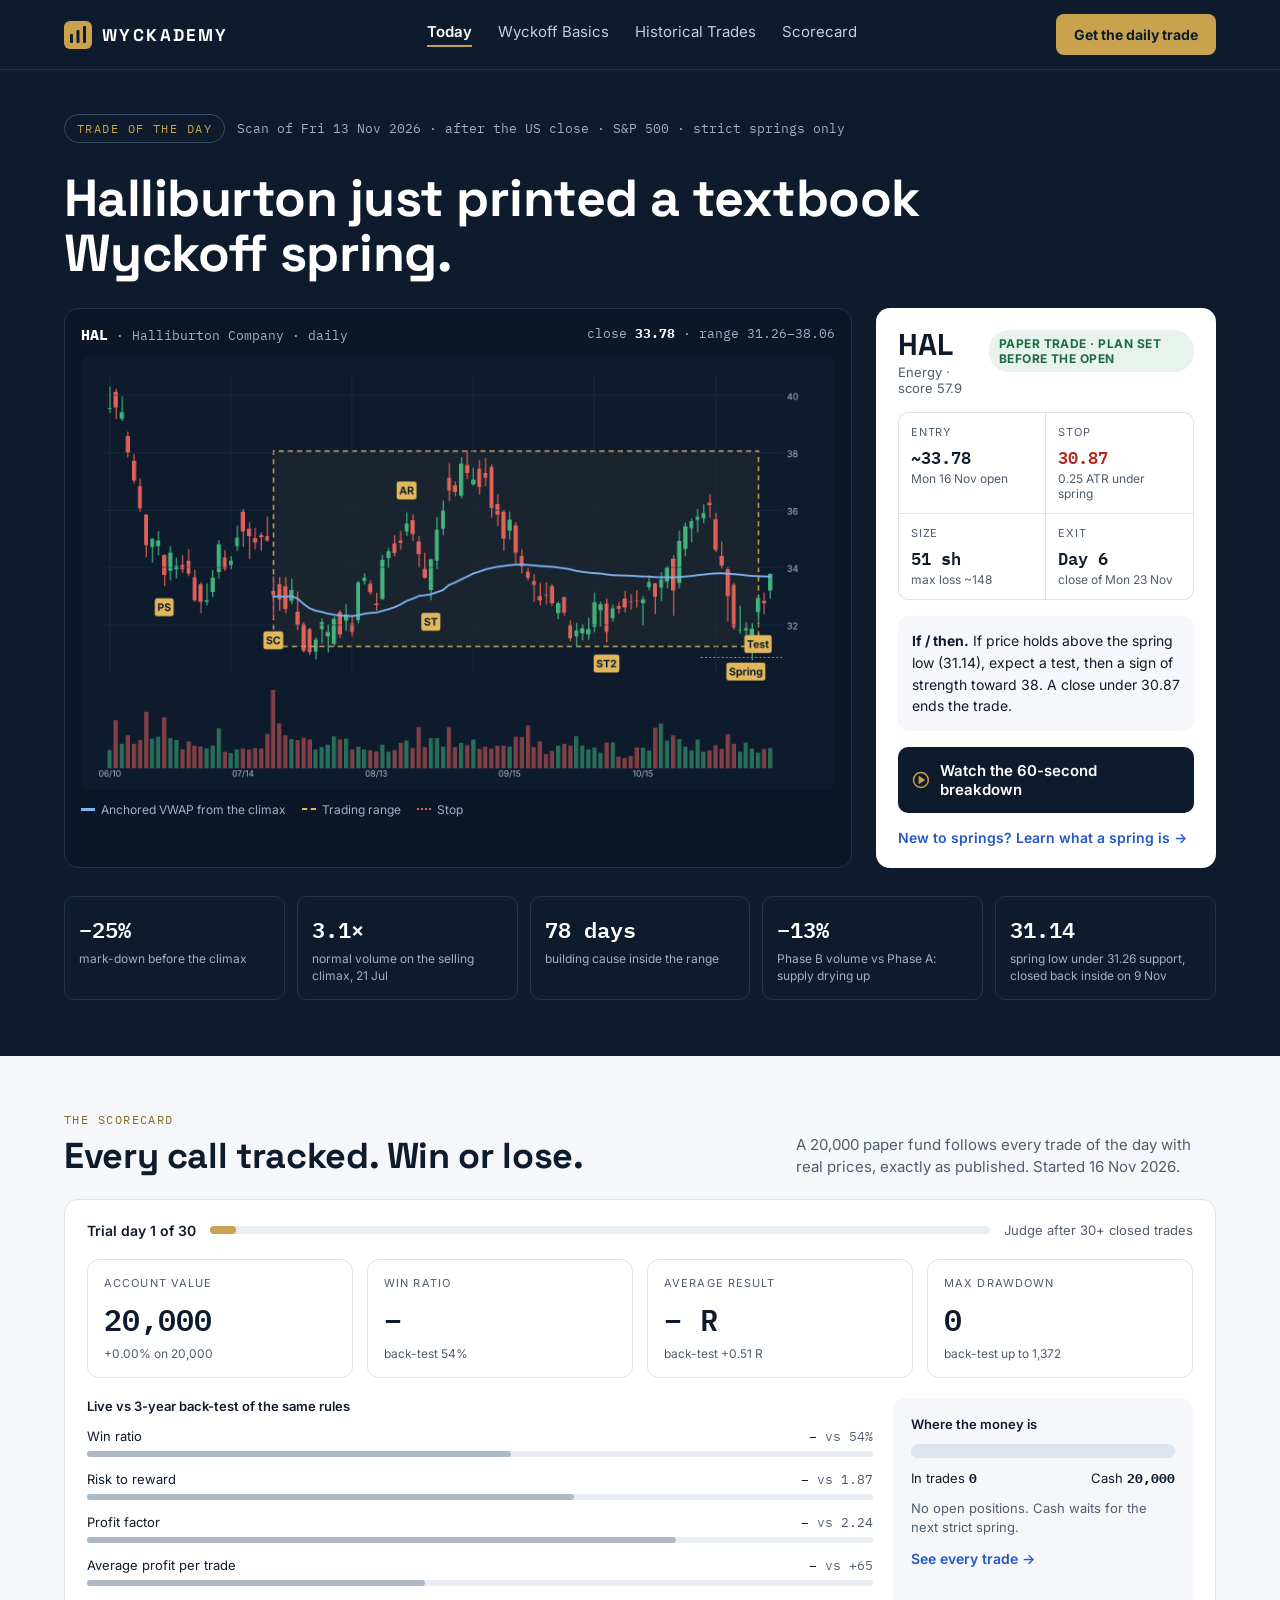
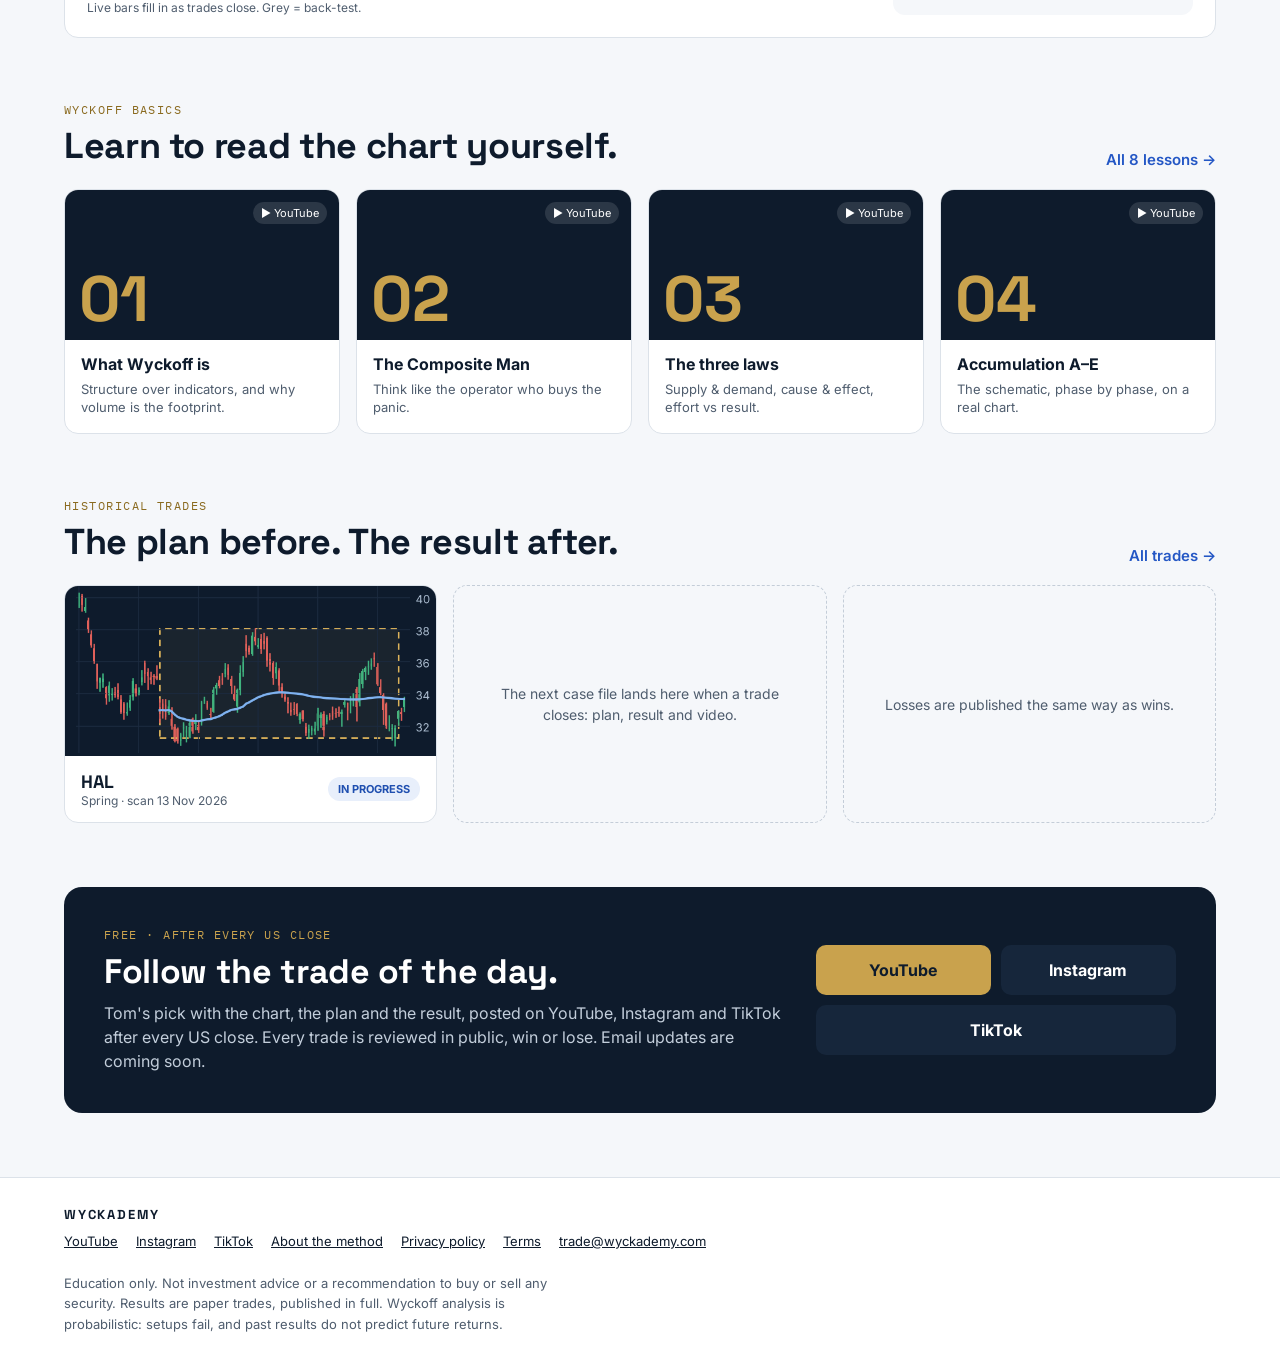
==== index.html @ d5400aa8 "HAL case file embeds the 3-minute breakdown; home links the 60-second Short Co-Authored-By: Claude O" ====
<!doctype html>
<html lang="en">
<head>
<meta charset="utf-8">
<meta name="viewport" content="width=device-width, initial-scale=1">
<title>Wyckademy: read smart money with the Wyckoff method</title>
<meta name="description" content="Wyckademy teaches the Wyckoff method on real US stocks: a daily scan, the chart, the plan written before the trade, and an honest scorecard. Education only, not investment advice.">
<meta property="og:title" content="Wyckademy: read smart money with the Wyckoff method">
<meta property="og:description" content="Wyckademy teaches the Wyckoff method on real US stocks: a daily scan, the chart, the plan written before the trade, and an honest scorecard. Education only, not investment advice.">
<meta property="og:image" content="https://wyckademy.com/assets/hal_thumb.png">
<link rel="icon" href="/assets/favicon.svg" type="image/svg+xml">
<link rel="preconnect" href="https://fonts.googleapis.com">
<link href="https://fonts.googleapis.com/css2?family=Space+Grotesk:wght@500;600;700&amp;family=Inter:wght@400;500;600;700&amp;family=IBM+Plex+Mono:wght@400;500;600&amp;display=swap" rel="stylesheet">
<style>
body{margin:0;font-family:Inter,Arial,sans-serif;color:#0E1B2C;background:#F5F7FA}
a{color:#0E1B2C}a:hover{color:#2457C5}
</style>
<style>*{box-sizing:border-box}img{max-width:100%}</style>
</head>
<body>
<div style="width: 100%; background: #F5F7FA">

<header style="background: #0E1B2C; border-bottom: 1px solid #1F3048">
<nav aria-label="Main" style="max-width: 1200px; margin: 0 auto; padding: 14px 24px; display: flex; flex-wrap: wrap; align-items: center; gap: 20px">
<a href="/" style="display: flex; align-items: center; gap: 10px; text-decoration: none; color: #FFFFFF">
<svg width="28" height="28" viewBox="0 0 28 28" aria-hidden="true"><rect width="28" height="28" rx="6" fill="#C9A24D"></rect><rect x="6" y="13" width="3" height="9" rx="1" fill="#0E1B2C"></rect><rect x="12.5" y="9" width="3" height="13" rx="1" fill="#0E1B2C"></rect><rect x="19" y="5" width="3" height="17" rx="1" fill="#0E1B2C"></rect></svg>
<span style="font-family: 'Space Grotesk', sans-serif; font-weight: 700; letter-spacing: .14em; font-size: 17px">WYCKADEMY</span>
</a>
<div style="display: flex; flex-wrap: wrap; gap: 26px; flex-grow: 1; justify-content: center; font-size: 15px">
<a href="/" style="text-decoration: none; color: #FFFFFF; font-weight: 600; border-bottom: 2px solid #C9A24D; padding-bottom: 4px">Today</a>
<a href="/basics/" style="text-decoration: none; color: #C3CEDB">Wyckoff Basics</a>
<a href="/trades/" style="text-decoration: none; color: #C3CEDB">Historical Trades</a>
<a href="#scorecard" style="text-decoration: none; color: #C3CEDB">Scorecard</a>
</div>
<a href="#signup" style="background: #C9A24D; color: #0E1B2C; text-decoration: none; padding: 12px 18px; border-radius: 8px; font-size: 14px; font-weight: 700">Get the daily trade</a>
</nav>
</header>

<section aria-labelledby="hero" style="background: #0E1B2C; color: #FFFFFF">
<div style="max-width: 1200px; margin: 0 auto; padding: 44px 24px 56px; display: flex; flex-direction: column; gap: 28px">
<div style="display: flex; flex-wrap: wrap; align-items: center; gap: 12px">
<span style="font-family: 'IBM Plex Mono', monospace; font-size: 12px; letter-spacing: .12em; color: #C9A24D; border: 1px solid #3A4E68; border-radius: 20px; padding: 6px 12px">TRADE OF THE DAY</span>
<span style="font-family: 'IBM Plex Mono', monospace; font-size: 13px; color: #9FB0C4">Scan of Fri 13 Nov 2026 · after the US close · S&amp;P 500 · strict springs only</span>
</div>
<h1 id="hero" style="margin: 0; font-family: 'Space Grotesk', sans-serif; font-size: 52px; line-height: 1.05; font-weight: 700; max-width: 900px; letter-spacing: -.01em">Halliburton just printed a textbook Wyckoff spring.</h1>
<div style="display: flex; flex-wrap: wrap; gap: 24px; align-items: stretch">
<figure style="flex: 999 1 600px; min-width: 0; margin: 0; background: #0B1726; border: 1px solid #22344C; border-radius: 14px; padding: 16px; display: flex; flex-direction: column; gap: 12px">
<div style="display: flex; flex-wrap: wrap; justify-content: space-between; gap: 8px; font-family: 'IBM Plex Mono', monospace; font-size: 13px">
<span><b style="color: #FFFFFF; font-size: 15px">HAL</b> <span style="color: #9FB0C4">· Halliburton Company · daily</span></span>
<span style="color: #9FB0C4">close <b style="color: #FFFFFF">33.78</b> · range 31.26–38.06</span>
</div>
<img src="/assets/hal_chart.png" alt="HAL daily chart: 25% mark-down, selling climax on 21 July, a 78-day trading range between 31.26 and 38.06, and a spring below support on 9 November" style="width: 100%; height: auto; border-radius: 8px; display: block">
<figcaption style="display: flex; flex-wrap: wrap; gap: 16px; font-size: 12px; color: #9FB0C4">
<span style="display: flex; align-items: center; gap: 6px"><span style="width: 14px; height: 3px; background: #7FB2F0; display: inline-block"></span>Anchored VWAP from the climax</span>
<span style="display: flex; align-items: center; gap: 6px"><span style="width: 14px; height: 0; border-top: 2px dashed #E2B85C; display: inline-block"></span>Trading range</span>
<span style="display: flex; align-items: center; gap: 6px"><span style="width: 14px; height: 0; border-top: 2px dotted #E0605A; display: inline-block"></span>Stop</span>
</figcaption>
</figure>

<aside aria-label="Trade plan" style="flex: 1 1 340px; background: #FFFFFF; color: #0E1B2C; border-radius: 14px; padding: 22px; display: flex; flex-direction: column; gap: 16px">
<div style="display: flex; justify-content: space-between; align-items: flex-start; gap: 12px">
<div>
<div style="font-family: 'Space Grotesk', sans-serif; font-size: 30px; font-weight: 700; line-height: 1">HAL</div>
<div style="font-size: 13px; color: #4F5D6E; margin-top: 4px">Energy · score 57.9</div>
</div>
<span style="background: #E7F3EC; color: #1E6B43; font-size: 12px; font-weight: 700; padding: 6px 10px; border-radius: 20px; letter-spacing: .04em">PAPER TRADE · PLAN SET BEFORE THE OPEN</span>
</div>
<div style="display: grid; grid-template-columns: repeat(2, minmax(0, 1fr)); gap: 1px; background: #DCE2E9; border: 1px solid #DCE2E9; border-radius: 10px; overflow: hidden">
<div style="background: #FFFFFF; padding: 12px"><div style="font-size: 11px; letter-spacing: .08em; color: #4F5D6E">ENTRY</div><div style="font-family: 'IBM Plex Mono', monospace; font-size: 17px; font-weight: 600; margin-top: 4px">~33.78</div><div style="font-size: 12px; color: #4F5D6E">Mon 16 Nov open</div></div>
<div style="background: #FFFFFF; padding: 12px"><div style="font-size: 11px; letter-spacing: .08em; color: #4F5D6E">STOP</div><div style="font-family: 'IBM Plex Mono', monospace; font-size: 17px; font-weight: 600; margin-top: 4px; color: #B3261E">30.87</div><div style="font-size: 12px; color: #4F5D6E">0.25 ATR under spring</div></div>
<div style="background: #FFFFFF; padding: 12px"><div style="font-size: 11px; letter-spacing: .08em; color: #4F5D6E">SIZE</div><div style="font-family: 'IBM Plex Mono', monospace; font-size: 17px; font-weight: 600; margin-top: 4px">51 sh</div><div style="font-size: 12px; color: #4F5D6E">max loss ~148</div></div>
<div style="background: #FFFFFF; padding: 12px"><div style="font-size: 11px; letter-spacing: .08em; color: #4F5D6E">EXIT</div><div style="font-family: 'IBM Plex Mono', monospace; font-size: 17px; font-weight: 600; margin-top: 4px">Day 6</div><div style="font-size: 12px; color: #4F5D6E">close of Mon 23 Nov</div></div>
</div>
<div style="font-size: 14px; line-height: 1.55; background: #F5F7FA; border-radius: 10px; padding: 14px"><b>If / then.</b> If price holds above the spring low (31.14), expect a test, then a sign of strength toward 38. A close under 30.87 ends the trade.</div>
<a href="https://www.youtube.com/shorts/VTYdCnVWCQE" rel="noopener" target="_blank" style="display: flex; align-items: center; justify-content: center; gap: 10px; background: #0E1B2C; color: #FFFFFF; text-decoration: none; padding: 14px; border-radius: 10px; font-weight: 600; font-size: 15px">
<svg width="18" height="18" viewBox="0 0 24 24" aria-hidden="true" fill="none" stroke="#C9A24D" stroke-width="2"><circle cx="12" cy="12" r="10"></circle><path d="M10 8l6 4-6 4z" fill="#C9A24D"></path></svg>Watch the 60-second breakdown</a>
<a href="/lesson/" style="font-size: 14px; font-weight: 600; color: #2457C5; text-decoration: none">New to springs? Learn what a spring is →</a>
</aside>
</div>

<div style="display: grid; grid-template-columns: repeat(5, minmax(0, 1fr)); gap: 12px">

<div style="border: 1px solid #22344C; border-radius: 10px; padding: 14px">
<div style="font-family: 'IBM Plex Mono', monospace; font-size: 22px; font-weight: 600; color: #FFFFFF">−25%</div>
<div style="font-size: 12px; color: #9FB0C4; margin-top: 4px; line-height: 1.4">mark-down before the climax</div>
</div>

<div style="border: 1px solid #22344C; border-radius: 10px; padding: 14px">
<div style="font-family: 'IBM Plex Mono', monospace; font-size: 22px; font-weight: 600; color: #FFFFFF">3.1×</div>
<div style="font-size: 12px; color: #9FB0C4; margin-top: 4px; line-height: 1.4">normal volume on the selling climax, 21 Jul</div>
</div>

<div style="border: 1px solid #22344C; border-radius: 10px; padding: 14px">
<div style="font-family: 'IBM Plex Mono', monospace; font-size: 22px; font-weight: 600; color: #FFFFFF">78 days</div>
<div style="font-size: 12px; color: #9FB0C4; margin-top: 4px; line-height: 1.4">building cause inside the range</div>
</div>

<div style="border: 1px solid #22344C; border-radius: 10px; padding: 14px">
<div style="font-family: 'IBM Plex Mono', monospace; font-size: 22px; font-weight: 600; color: #FFFFFF">−13%</div>
<div style="font-size: 12px; color: #9FB0C4; margin-top: 4px; line-height: 1.4">Phase B volume vs Phase A: supply drying up</div>
</div>

<div style="border: 1px solid #22344C; border-radius: 10px; padding: 14px">
<div style="font-family: 'IBM Plex Mono', monospace; font-size: 22px; font-weight: 600; color: #FFFFFF">31.14</div>
<div style="font-size: 12px; color: #9FB0C4; margin-top: 4px; line-height: 1.4">spring low under 31.26 support, closed back inside on 9 Nov</div>
</div>

</div>
</div>
</section>

<main style="max-width: 1200px; margin: 0 auto; padding: 56px 24px 0; display: flex; flex-direction: column; gap: 64px">

<section id="scorecard" aria-labelledby="sc" style="display: flex; flex-direction: column; gap: 20px">
<div style="display: flex; flex-wrap: wrap; justify-content: space-between; align-items: flex-end; gap: 16px">
<div>
<div style="font-family: 'IBM Plex Mono', monospace; font-size: 12px; letter-spacing: .12em; color: #8A6A1F">THE SCORECARD</div>
<h2 id="sc" style="margin: 6px 0 0; font-family: 'Space Grotesk', sans-serif; font-size: 36px; letter-spacing: -.01em">Every call tracked. Win or lose.</h2>
</div>
<p style="margin: 0; max-width: 420px; color: #4F5D6E; font-size: 15px; line-height: 1.5">A 20,000 paper fund follows every trade of the day with real prices, exactly as published. Started 16 Nov 2026.</p>
</div>
<div style="background: #FFFFFF; border: 1px solid #DCE2E9; border-radius: 14px; padding: 22px; display: flex; flex-direction: column; gap: 20px">
<div style="display: flex; flex-wrap: wrap; align-items: center; gap: 14px">
<span style="font-size: 14px; font-weight: 600">Trial day 1 of 30</span>
<div style="flex: 1 1 300px; height: 8px; background: #E8EDF3; border-radius: 4px"><div style="width: 3.3%; height: 8px; background: #C9A24D; border-radius: 4px"></div></div>
<span style="font-size: 13px; color: #4F5D6E">Judge after 30+ closed trades</span>
</div>
<div style="display: grid; grid-template-columns: repeat(4, minmax(0, 1fr)); gap: 14px">

<div style="border: 1px solid #DCE2E9; border-radius: 12px; padding: 16px">
<div style="font-size: 11px; letter-spacing: .1em; color: #4F5D6E">ACCOUNT VALUE</div>
<div style="font-family: 'IBM Plex Mono', monospace; font-size: 30px; font-weight: 600; margin-top: 6px">20,000</div>
<div style="font-size: 12px; color: #4F5D6E; margin-top: 4px">+0.00% on 20,000</div>
</div>

<div style="border: 1px solid #DCE2E9; border-radius: 12px; padding: 16px">
<div style="font-size: 11px; letter-spacing: .1em; color: #4F5D6E">WIN RATIO</div>
<div style="font-family: 'IBM Plex Mono', monospace; font-size: 30px; font-weight: 600; margin-top: 6px">–</div>
<div style="font-size: 12px; color: #4F5D6E; margin-top: 4px">back-test 54%</div>
</div>

<div style="border: 1px solid #DCE2E9; border-radius: 12px; padding: 16px">
<div style="font-size: 11px; letter-spacing: .1em; color: #4F5D6E">AVERAGE RESULT</div>
<div style="font-family: 'IBM Plex Mono', monospace; font-size: 30px; font-weight: 600; margin-top: 6px">– R</div>
<div style="font-size: 12px; color: #4F5D6E; margin-top: 4px">back-test +0.51 R</div>
</div>

<div style="border: 1px solid #DCE2E9; border-radius: 12px; padding: 16px">
<div style="font-size: 11px; letter-spacing: .1em; color: #4F5D6E">MAX DRAWDOWN</div>
<div style="font-family: 'IBM Plex Mono', monospace; font-size: 30px; font-weight: 600; margin-top: 6px">0</div>
<div style="font-size: 12px; color: #4F5D6E; margin-top: 4px">back-test up to 1,372</div>
</div>

</div>
<div style="display: flex; flex-wrap: wrap; gap: 20px">
<div style="flex: 999 1 520px; min-width: 0; display: flex; flex-direction: column; gap: 14px">
<div style="font-size: 13px; font-weight: 600">Live vs 3-year back-test of the same rules</div>

<div style="display: flex; flex-direction: column; gap: 6px">
<div style="display: flex; justify-content: space-between; font-size: 13px"><span>Win ratio</span><span style="font-family: 'IBM Plex Mono', monospace"><b>–</b> <span style="color: #4F5D6E">vs 54%</span></span></div>
<div style="height: 6px; background: #E8EDF3; border-radius: 3px"><div style="width: 54%; height: 6px; background: #AEB9C6; border-radius: 3px"></div></div>
</div>

<div style="display: flex; flex-direction: column; gap: 6px">
<div style="display: flex; justify-content: space-between; font-size: 13px"><span>Risk to reward</span><span style="font-family: 'IBM Plex Mono', monospace"><b>–</b> <span style="color: #4F5D6E">vs 1.87</span></span></div>
<div style="height: 6px; background: #E8EDF3; border-radius: 3px"><div style="width: 62%; height: 6px; background: #AEB9C6; border-radius: 3px"></div></div>
</div>

<div style="display: flex; flex-direction: column; gap: 6px">
<div style="display: flex; justify-content: space-between; font-size: 13px"><span>Profit factor</span><span style="font-family: 'IBM Plex Mono', monospace"><b>–</b> <span style="color: #4F5D6E">vs 2.24</span></span></div>
<div style="height: 6px; background: #E8EDF3; border-radius: 3px"><div style="width: 75%; height: 6px; background: #AEB9C6; border-radius: 3px"></div></div>
</div>

<div style="display: flex; flex-direction: column; gap: 6px">
<div style="display: flex; justify-content: space-between; font-size: 13px"><span>Average profit per trade</span><span style="font-family: 'IBM Plex Mono', monospace"><b>–</b> <span style="color: #4F5D6E">vs +65</span></span></div>
<div style="height: 6px; background: #E8EDF3; border-radius: 3px"><div style="width: 43%; height: 6px; background: #AEB9C6; border-radius: 3px"></div></div>
</div>

<div style="font-size: 12px; color: #4F5D6E">Live bars fill in as trades close. Grey = back-test.</div>
</div>
<div style="flex: 1 1 300px; background: #F5F7FA; border-radius: 12px; padding: 18px; display: flex; flex-direction: column; gap: 12px">
<div style="font-size: 13px; font-weight: 600">Where the money is</div>
<div style="height: 14px; background: #DCE5EF; border-radius: 7px"></div>
<div style="display: flex; justify-content: space-between; font-size: 13px"><span>In trades <b style="font-family: 'IBM Plex Mono', monospace">0</b></span><span>Cash <b style="font-family: 'IBM Plex Mono', monospace">20,000</b></span></div>
<div style="font-size: 13px; color: #4F5D6E; line-height: 1.5">No open positions. Cash waits for the next strict spring.</div>
<a href="/trades/" style="font-size: 14px; font-weight: 600; color: #2457C5; text-decoration: none">See every trade →</a>
</div>
</div>
</div>
</section>

<section aria-labelledby="learn" style="display: flex; flex-direction: column; gap: 20px">
<div style="display: flex; flex-wrap: wrap; justify-content: space-between; align-items: flex-end; gap: 16px">
<div>
<div style="font-family: 'IBM Plex Mono', monospace; font-size: 12px; letter-spacing: .12em; color: #8A6A1F">WYCKOFF BASICS</div>
<h2 id="learn" style="margin: 6px 0 0; font-family: 'Space Grotesk', sans-serif; font-size: 36px; letter-spacing: -.01em">Learn to read the chart yourself.</h2>
</div>
<a href="/basics/" style="font-size: 15px; font-weight: 600; color: #2457C5; text-decoration: none">All 8 lessons →</a>
</div>
<div style="display: grid; grid-template-columns: repeat(4, minmax(0, 1fr)); gap: 16px">

<a href="/lesson/" style="text-decoration: none; color: #0E1B2C; background: #FFFFFF; border: 1px solid #DCE2E9; border-radius: 14px; overflow: hidden; display: flex; flex-direction: column">
<div style="height: 150px; background: #0E1B2C; position: relative; display: flex; align-items: flex-end; padding: 14px; box-sizing: border-box">
<span style="font-family: 'Space Grotesk', sans-serif; font-size: 64px; font-weight: 700; color: #C9A24D; line-height: .8">01</span>
<span style="position: absolute; top: 12px; right: 12px; background: rgba(255,255,255,.12); color: #FFFFFF; font-size: 11px; padding: 4px 8px; border-radius: 12px">▶ YouTube</span>
</div>
<div style="padding: 14px 16px 16px; display: flex; flex-direction: column; gap: 6px">
<b style="font-size: 16px">What Wyckoff is</b>
<span style="font-size: 13px; color: #4F5D6E; line-height: 1.45">Structure over indicators, and why volume is the footprint.</span>
</div>
</a>

<a href="/lesson/" style="text-decoration: none; color: #0E1B2C; background: #FFFFFF; border: 1px solid #DCE2E9; border-radius: 14px; overflow: hidden; display: flex; flex-direction: column">
<div style="height: 150px; background: #0E1B2C; position: relative; display: flex; align-items: flex-end; padding: 14px; box-sizing: border-box">
<span style="font-family: 'Space Grotesk', sans-serif; font-size: 64px; font-weight: 700; color: #C9A24D; line-height: .8">02</span>
<span style="position: absolute; top: 12px; right: 12px; background: rgba(255,255,255,.12); color: #FFFFFF; font-size: 11px; padding: 4px 8px; border-radius: 12px">▶ YouTube</span>
</div>
<div style="padding: 14px 16px 16px; display: flex; flex-direction: column; gap: 6px">
<b style="font-size: 16px">The Composite Man</b>
<span style="font-size: 13px; color: #4F5D6E; line-height: 1.45">Think like the operator who buys the panic.</span>
</div>
</a>

<a href="/lesson/" style="text-decoration: none; color: #0E1B2C; background: #FFFFFF; border: 1px solid #DCE2E9; border-radius: 14px; overflow: hidden; display: flex; flex-direction: column">
<div style="height: 150px; background: #0E1B2C; position: relative; display: flex; align-items: flex-end; padding: 14px; box-sizing: border-box">
<span style="font-family: 'Space Grotesk', sans-serif; font-size: 64px; font-weight: 700; color: #C9A24D; line-height: .8">03</span>
<span style="position: absolute; top: 12px; right: 12px; background: rgba(255,255,255,.12); color: #FFFFFF; font-size: 11px; padding: 4px 8px; border-radius: 12px">▶ YouTube</span>
</div>
<div style="padding: 14px 16px 16px; display: flex; flex-direction: column; gap: 6px">
<b style="font-size: 16px">The three laws</b>
<span style="font-size: 13px; color: #4F5D6E; line-height: 1.45">Supply &amp; demand, cause &amp; effect, effort vs result.</span>
</div>
</a>

<a href="/lesson/" style="text-decoration: none; color: #0E1B2C; background: #FFFFFF; border: 1px solid #DCE2E9; border-radius: 14px; overflow: hidden; display: flex; flex-direction: column">
<div style="height: 150px; background: #0E1B2C; position: relative; display: flex; align-items: flex-end; padding: 14px; box-sizing: border-box">
<span style="font-family: 'Space Grotesk', sans-serif; font-size: 64px; font-weight: 700; color: #C9A24D; line-height: .8">04</span>
<span style="position: absolute; top: 12px; right: 12px; background: rgba(255,255,255,.12); color: #FFFFFF; font-size: 11px; padding: 4px 8px; border-radius: 12px">▶ YouTube</span>
</div>
<div style="padding: 14px 16px 16px; display: flex; flex-direction: column; gap: 6px">
<b style="font-size: 16px">Accumulation A–E</b>
<span style="font-size: 13px; color: #4F5D6E; line-height: 1.45">The schematic, phase by phase, on a real chart.</span>
</div>
</a>

</div>
</section>

<section aria-labelledby="recent" style="display: flex; flex-direction: column; gap: 20px">
<div style="display: flex; flex-wrap: wrap; justify-content: space-between; align-items: flex-end; gap: 16px">
<div>
<div style="font-family: 'IBM Plex Mono', monospace; font-size: 12px; letter-spacing: .12em; color: #8A6A1F">HISTORICAL TRADES</div>
<h2 id="recent" style="margin: 6px 0 0; font-family: 'Space Grotesk', sans-serif; font-size: 36px; letter-spacing: -.01em">The plan before. The result after.</h2>
</div>
<a href="/trades/" style="font-size: 15px; font-weight: 600; color: #2457C5; text-decoration: none">All trades →</a>
</div>
<div style="display: grid; grid-template-columns: repeat(3, minmax(0, 1fr)); gap: 16px">
<a href="/trades/hal-2026-11-13/" style="text-decoration: none; color: #0E1B2C; background: #FFFFFF; border: 1px solid #DCE2E9; border-radius: 14px; overflow: hidden">
<img src="/assets/hal_thumb.png" alt="HAL chart thumbnail" style="width: 100%; height: 170px; object-fit: cover; display: block">
<div style="padding: 14px 16px; display: flex; justify-content: space-between; align-items: center">
<div><b style="font-family: 'Space Grotesk', sans-serif; font-size: 18px">HAL</b><div style="font-size: 12px; color: #4F5D6E">Spring · scan 13 Nov 2026</div></div>
<span style="background: #E8EFFB; color: #1F4FB0; font-size: 11px; font-weight: 700; padding: 5px 10px; border-radius: 14px">IN PROGRESS</span>
</div>
</a>
<div style="border: 1.5px dashed #C4CDD8; border-radius: 14px; display: flex; align-items: center; justify-content: center; padding: 24px; text-align: center; color: #4F5D6E; font-size: 14px; line-height: 1.5; min-height: 230px">The next case file lands here when a trade closes: plan, result and video.</div>
<div style="border: 1.5px dashed #C4CDD8; border-radius: 14px; display: flex; align-items: center; justify-content: center; padding: 24px; text-align: center; color: #4F5D6E; font-size: 14px; line-height: 1.5; min-height: 230px">Losses are published the same way as wins.</div>
</div>
</section>

<section id="signup" aria-labelledby="su" style="background: #0E1B2C; color: #FFFFFF; border-radius: 18px; padding: 40px; display: flex; flex-wrap: wrap; gap: 28px; align-items: center">
<div style="flex: 999 1 440px">
<div style="font-family: 'IBM Plex Mono', monospace; font-size: 12px; letter-spacing: .12em; color: #C9A24D">FREE · AFTER EVERY US CLOSE</div>
<h2 id="su" style="margin: 8px 0 8px; font-family: 'Space Grotesk', sans-serif; font-size: 34px; letter-spacing: -.01em">Follow the trade of the day.</h2>
<p style="margin: 0; color: #C3CEDB; font-size: 16px; line-height: 1.5">Tom's pick with the chart, the plan and the result, posted on YouTube, Instagram and TikTok after every US close. Every trade is reviewed in public, win or lose. Email updates are coming soon.</p>
</div>
<div style="flex: 1 1 360px; display: flex; flex-wrap: wrap; gap: 10px"><a href="https://www.youtube.com/channel/UC4YRM41OV3Z-UfDPH4TxxvA" rel="noopener" target="_blank" style="flex: 1 1 150px; text-align: center; background: #C9A24D; color: #0E1B2C; border-radius: 10px; padding: 15px 18px; font-weight: 700; font-size: 16px; text-decoration: none">YouTube</a><a href="https://www.instagram.com/wyckademyhq/" rel="noopener" target="_blank" style="flex: 1 1 150px; text-align: center; background: #16263B; color: #FFFFFF; border-radius: 10px; padding: 15px 18px; font-weight: 700; font-size: 16px; text-decoration: none">Instagram</a><a href="https://www.tiktok.com/@wyckademyhq" rel="noopener" target="_blank" style="flex: 1 1 150px; text-align: center; background: #16263B; color: #FFFFFF; border-radius: 10px; padding: 15px 18px; font-weight: 700; font-size: 16px; text-decoration: none">TikTok</a></div>
</section>
</main>

<footer style="margin-top: 64px; background: #FFFFFF; border-top: 1px solid #DCE2E9">
<div style="max-width: 1200px; margin: 0 auto; padding: 28px 24px; display: flex; flex-wrap: wrap; gap: 24px; justify-content: space-between; align-items: flex-start; font-size: 13px; color: #4F5D6E">
<div style="display: flex; flex-direction: column; gap: 10px">
<span style="font-family: 'Space Grotesk', sans-serif; font-weight: 700; letter-spacing: .14em; color: #0E1B2C">WYCKADEMY</span>
<div style="display: flex; flex-wrap: wrap; gap: 18px"><a href="https://www.youtube.com/channel/UC4YRM41OV3Z-UfDPH4TxxvA" rel="noopener" target="_blank">YouTube</a><a href="https://www.instagram.com/wyckademyhq/" rel="noopener" target="_blank">Instagram</a><a href="https://www.tiktok.com/@wyckademyhq" rel="noopener" target="_blank">TikTok</a><a href="/basics/">About the method</a><a href="/privacy/">Privacy policy</a><a href="/terms/">Terms</a><a href="mailto:trade@wyckademy.com">trade@wyckademy.com</a></div>
</div>
<p style="margin: 0; max-width: 520px; line-height: 1.55">Education only. Not investment advice or a recommendation to buy or sell any security. Results are paper trades, published in full. Wyckoff analysis is probabilistic: setups fail, and past results do not predict future returns.</p>
</div>
</footer>
</div>
</body>
</html>
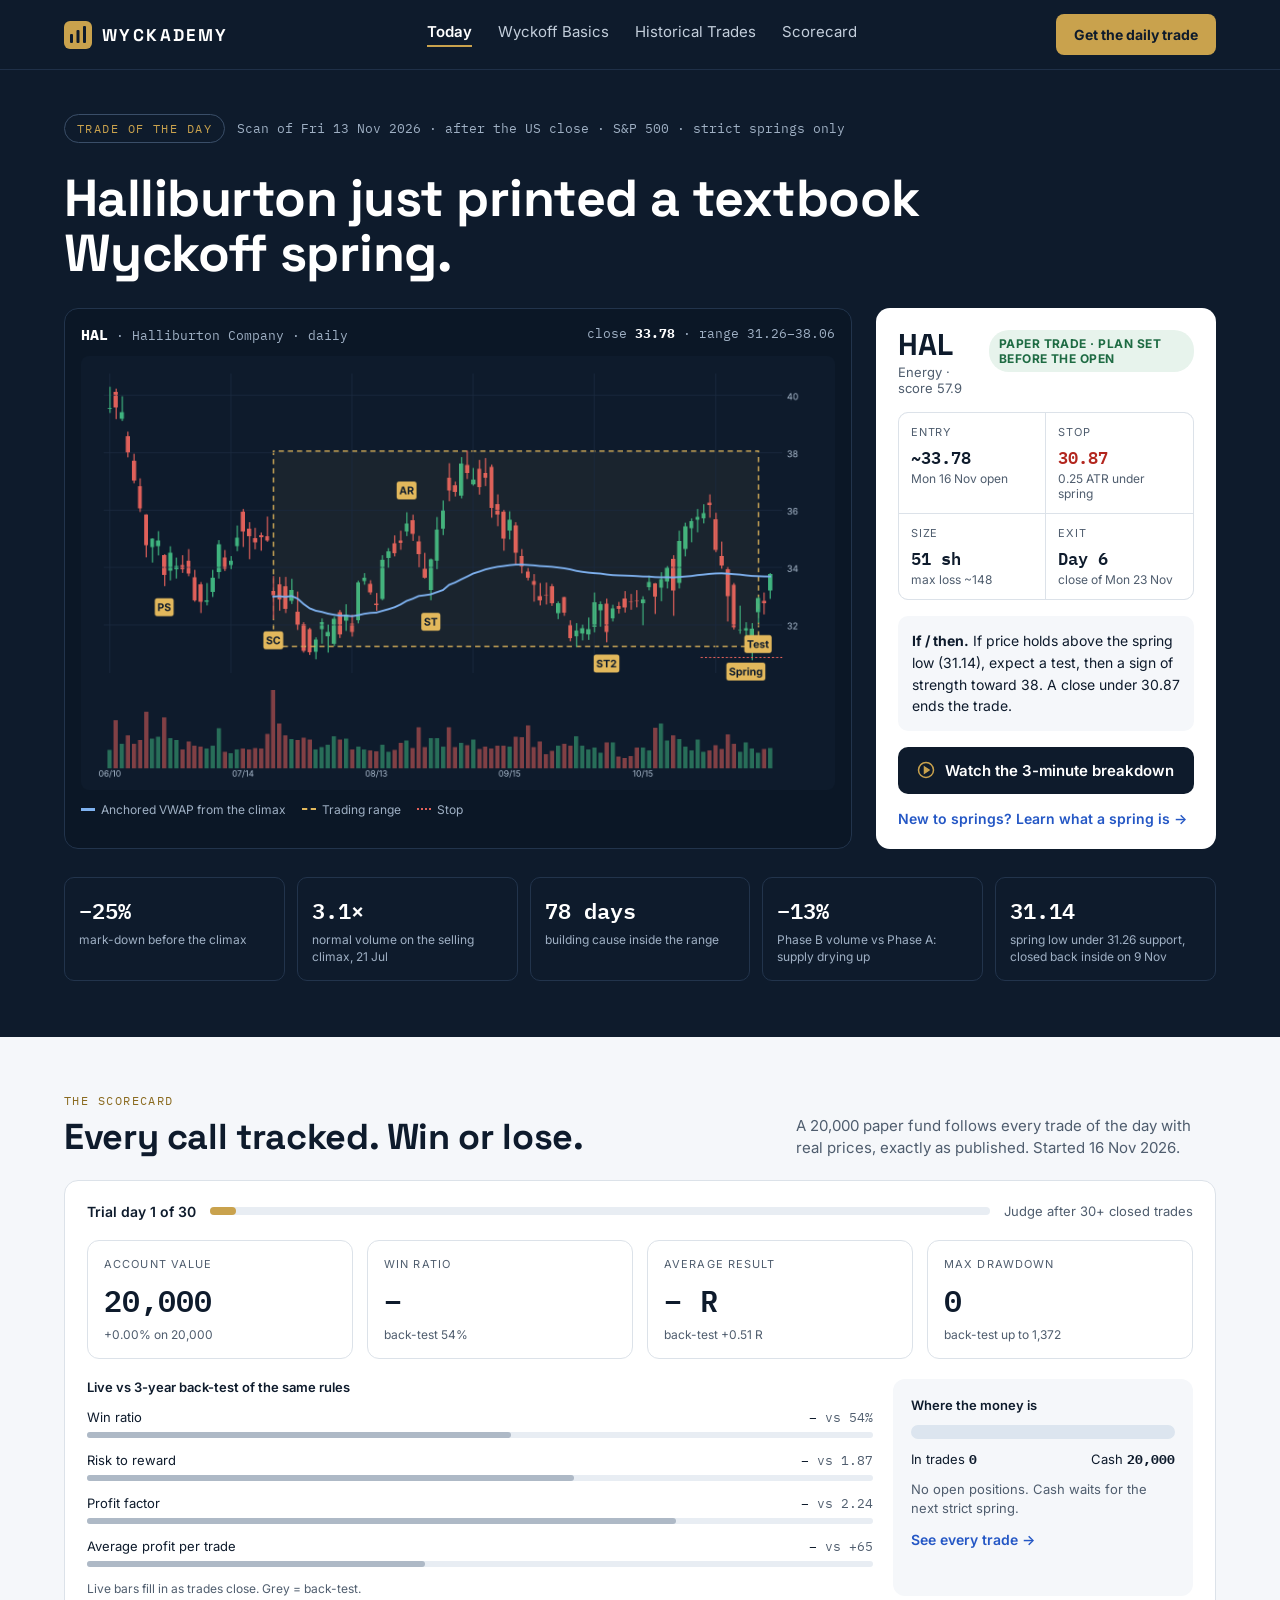
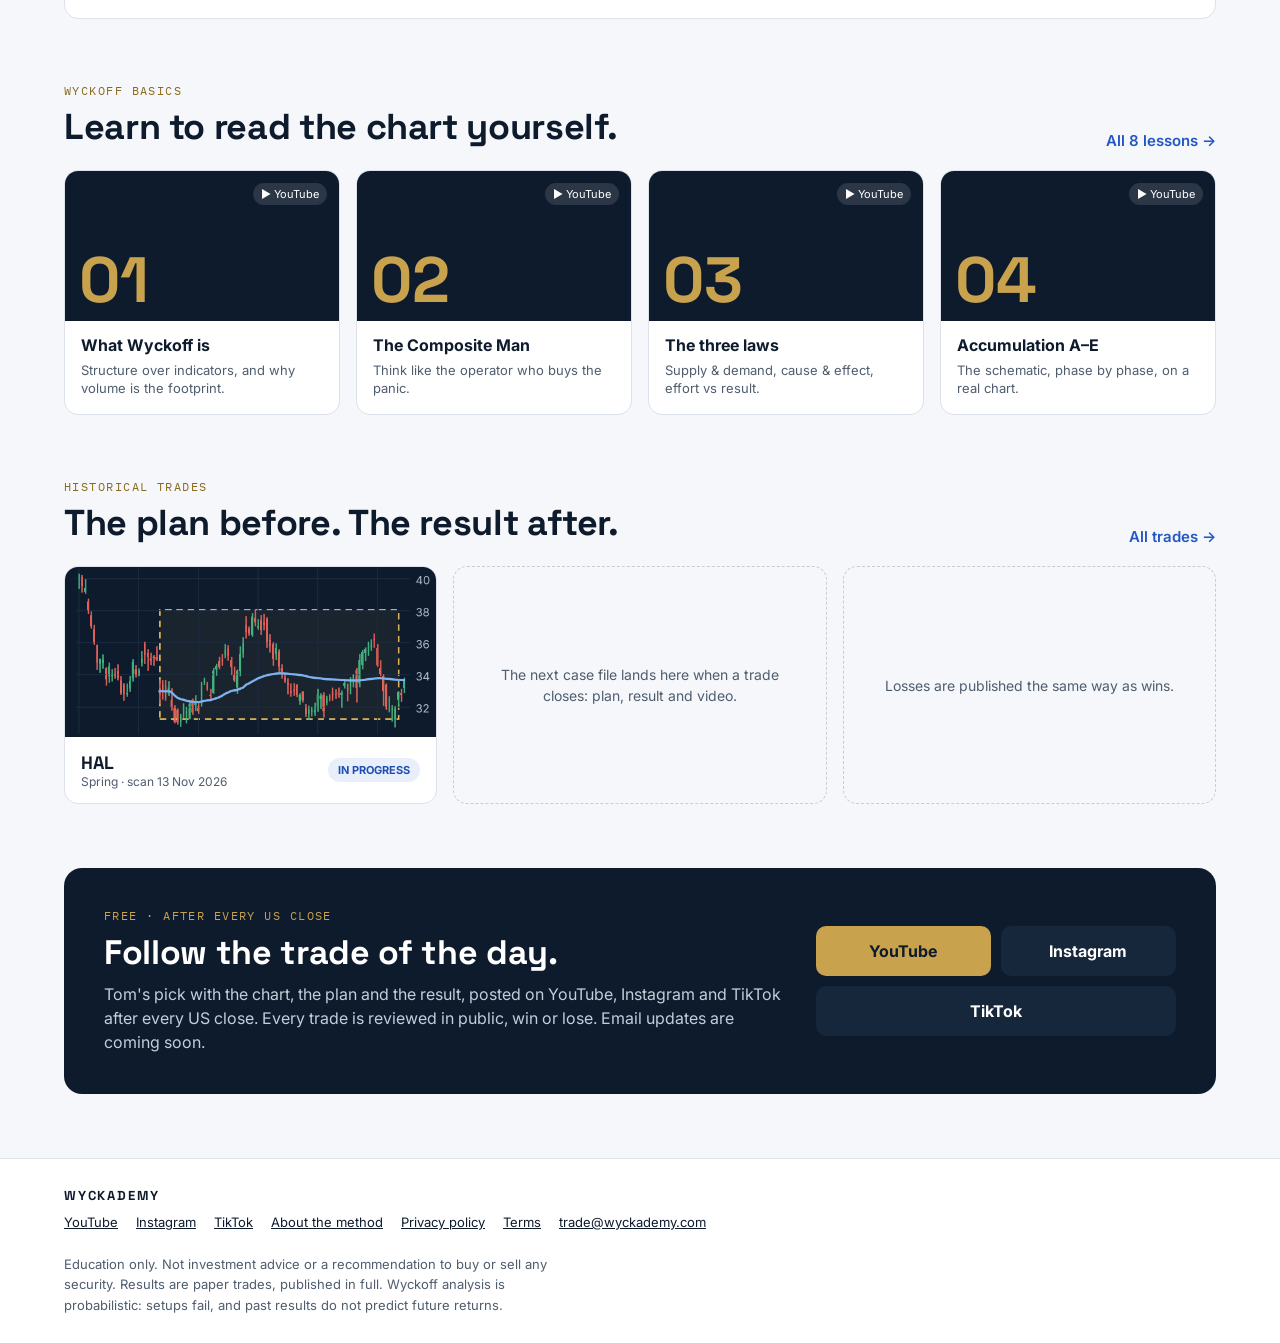
==== commit 093d620d: "Webby: landing page button now opens the 3-minute HAL breakdown on YouTube Co-Authored-By: Claude Op" ====
--- a/index.html
+++ b/index.html
@@ -72,8 +72,8 @@
 <div style="background: #FFFFFF; padding: 12px"><div style="font-size: 11px; letter-spacing: .08em; color: #4F5D6E">EXIT</div><div style="font-family: 'IBM Plex Mono', monospace; font-size: 17px; font-weight: 600; margin-top: 4px">Day 6</div><div style="font-size: 12px; color: #4F5D6E">close of Mon 23 Nov</div></div>
 </div>
 <div style="font-size: 14px; line-height: 1.55; background: #F5F7FA; border-radius: 10px; padding: 14px"><b>If / then.</b> If price holds above the spring low (31.14), expect a test, then a sign of strength toward 38. A close under 30.87 ends the trade.</div>
-<a href="https://www.youtube.com/shorts/VTYdCnVWCQE" rel="noopener" target="_blank" style="display: flex; align-items: center; justify-content: center; gap: 10px; background: #0E1B2C; color: #FFFFFF; text-decoration: none; padding: 14px; border-radius: 10px; font-weight: 600; font-size: 15px">
-<svg width="18" height="18" viewBox="0 0 24 24" aria-hidden="true" fill="none" stroke="#C9A24D" stroke-width="2"><circle cx="12" cy="12" r="10"></circle><path d="M10 8l6 4-6 4z" fill="#C9A24D"></path></svg>Watch the 60-second breakdown</a>
+<a href="https://www.youtube.com/watch?v=samb0uFVgYo" rel="noopener" target="_blank" style="display: flex; align-items: center; justify-content: center; gap: 10px; background: #0E1B2C; color: #FFFFFF; text-decoration: none; padding: 14px; border-radius: 10px; font-weight: 600; font-size: 15px">
+<svg width="18" height="18" viewBox="0 0 24 24" aria-hidden="true" fill="none" stroke="#C9A24D" stroke-width="2"><circle cx="12" cy="12" r="10"></circle><path d="M10 8l6 4-6 4z" fill="#C9A24D"></path></svg>Watch the 3-minute breakdown</a>
 <a href="/lesson/" style="font-size: 14px; font-weight: 600; color: #2457C5; text-decoration: none">New to springs? Learn what a spring is →</a>
 </aside>
 </div>
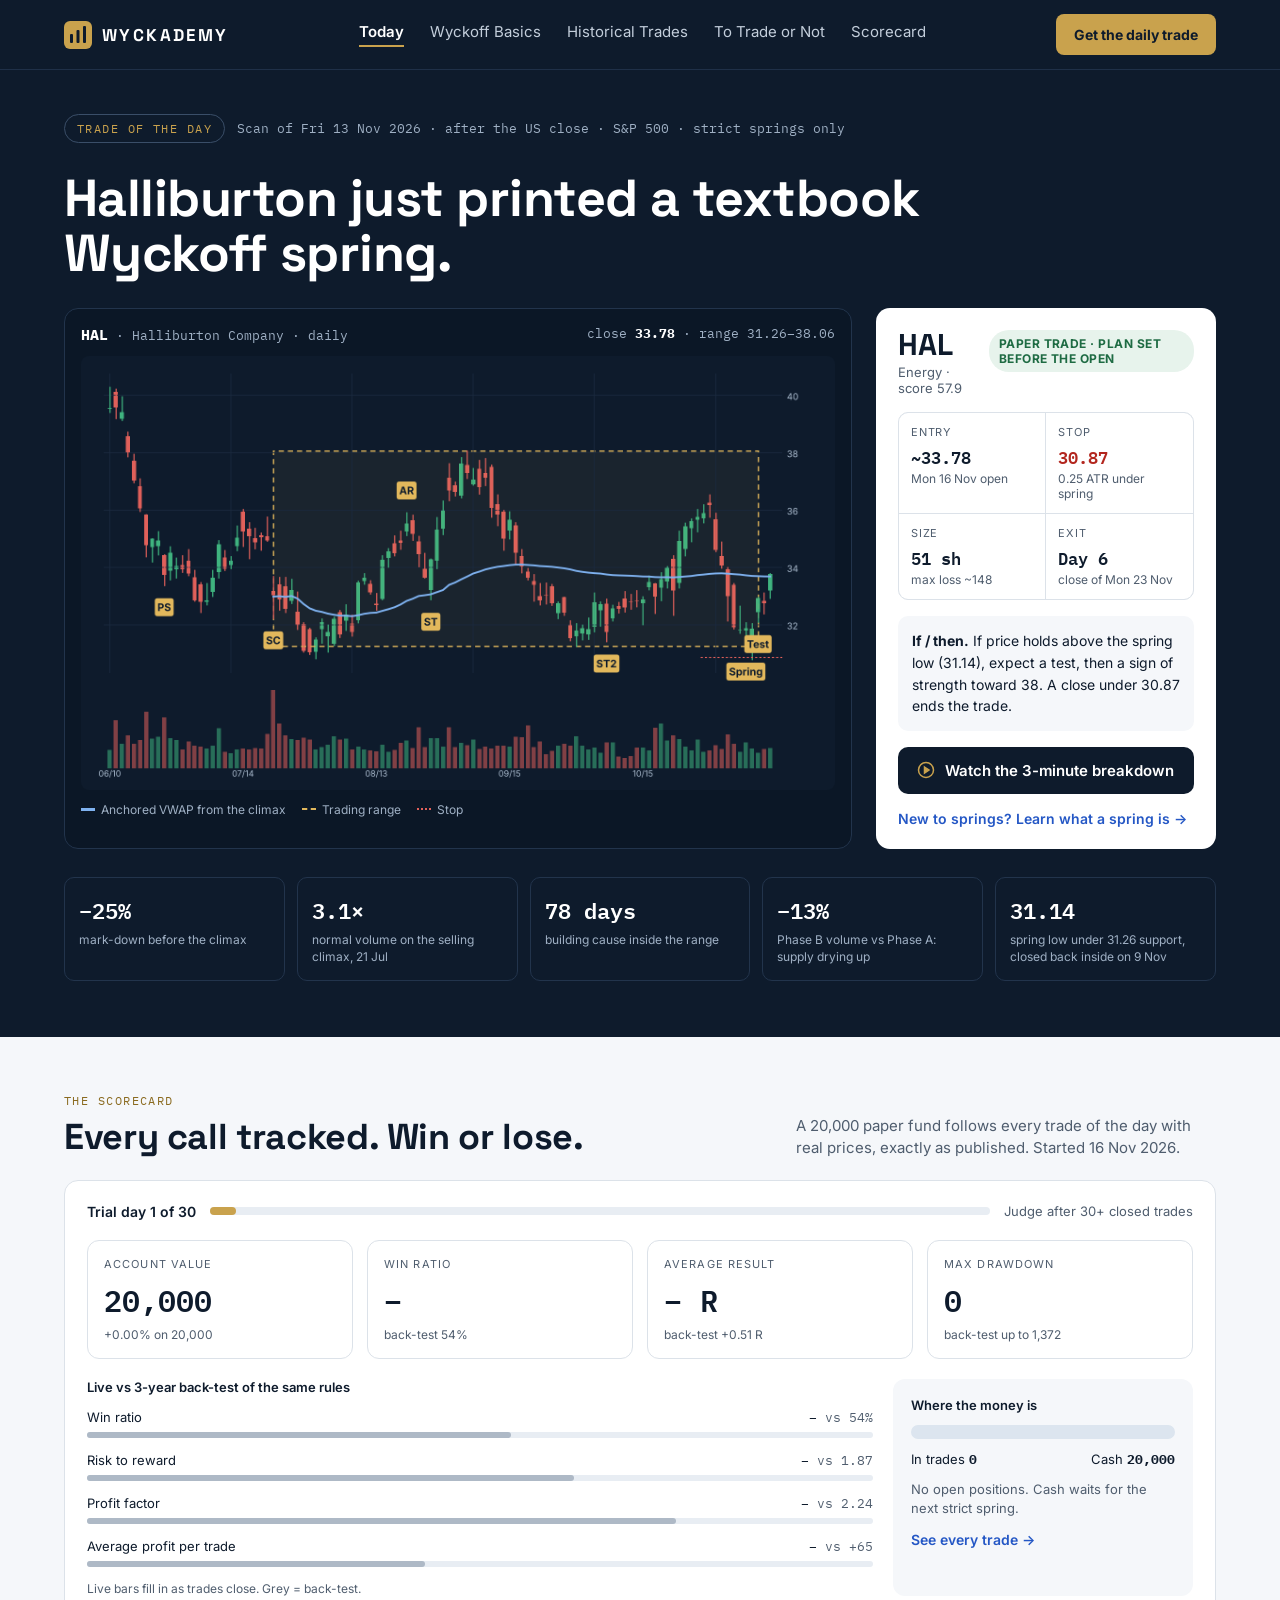
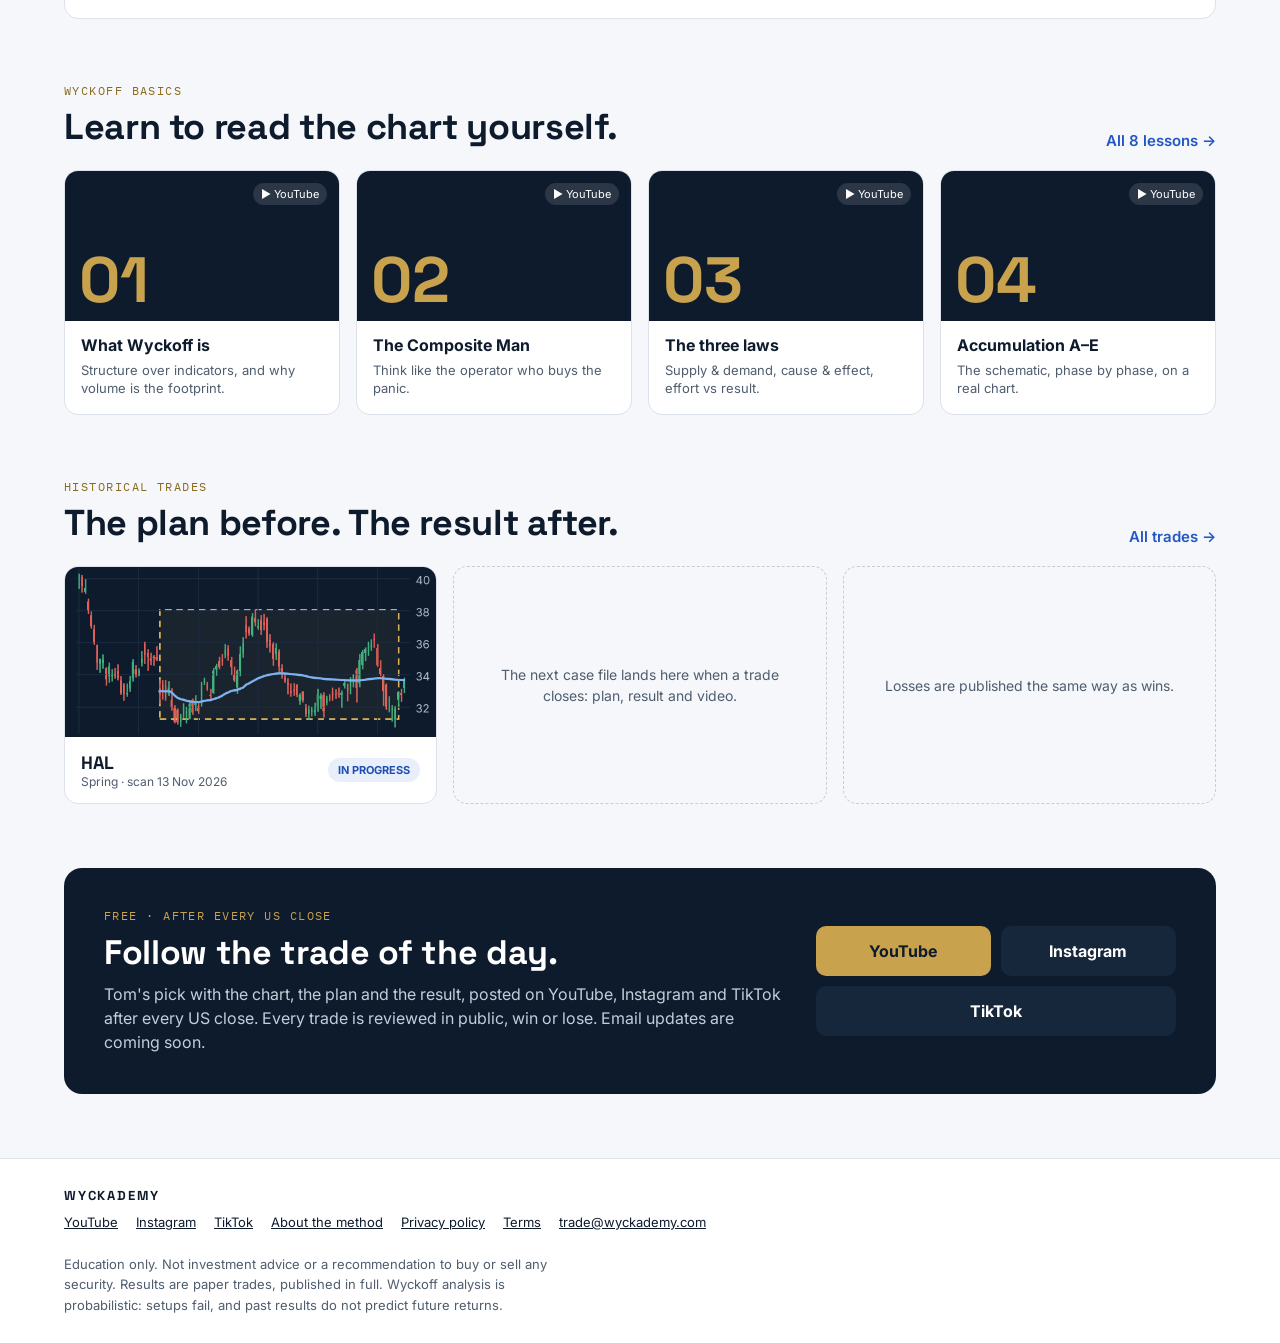
==== commit 7e19564f: "Webby: publish site" ====
--- a/index.html
+++ b/index.html
@@ -30,6 +30,7 @@
 <a href="/" style="text-decoration: none; color: #FFFFFF; font-weight: 600; border-bottom: 2px solid #C9A24D; padding-bottom: 4px">Today</a>
 <a href="/basics/" style="text-decoration: none; color: #C3CEDB">Wyckoff Basics</a>
 <a href="/trades/" style="text-decoration: none; color: #C3CEDB">Historical Trades</a>
+<a href="/trade-or-not/" style="text-decoration: none; color: #C3CEDB">To Trade or Not</a>
 <a href="#scorecard" style="text-decoration: none; color: #C3CEDB">Scorecard</a>
 </div>
 <a href="#signup" style="background: #C9A24D; color: #0E1B2C; text-decoration: none; padding: 12px 18px; border-radius: 8px; font-size: 14px; font-weight: 700">Get the daily trade</a>
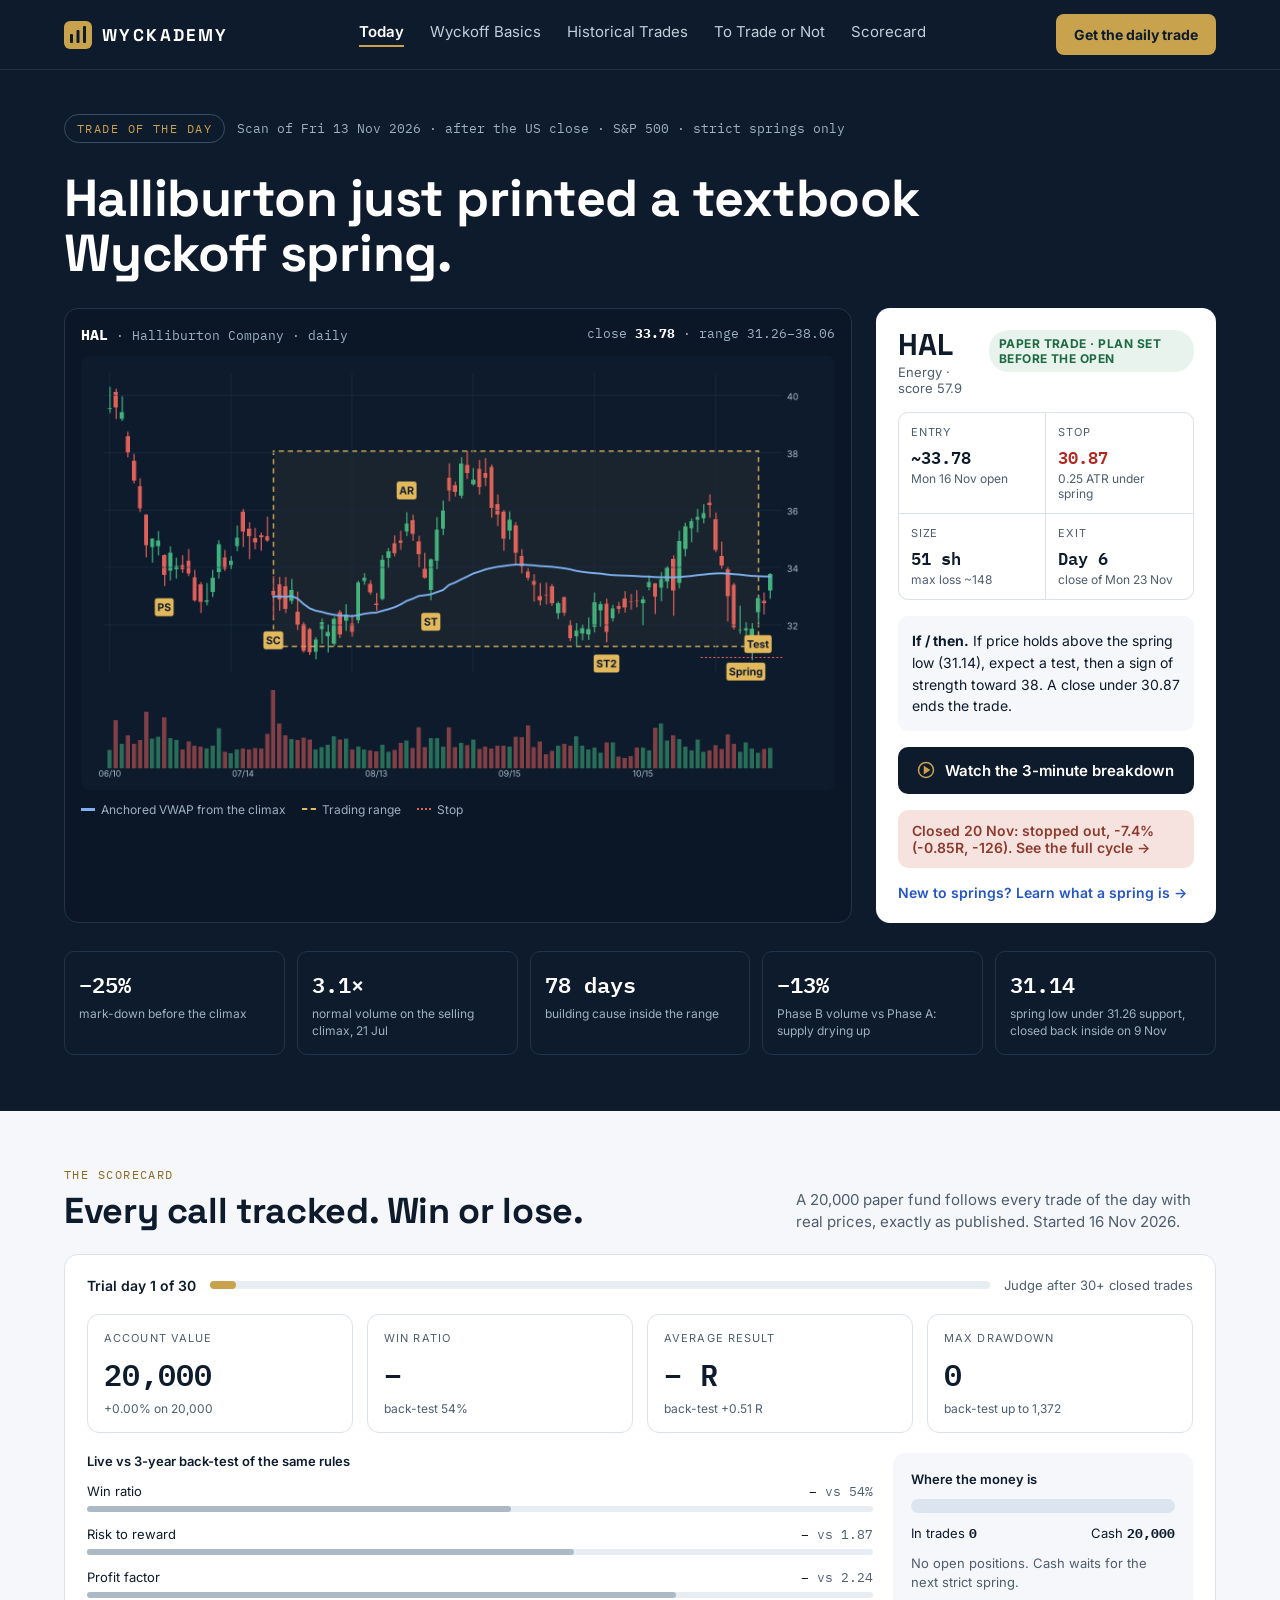
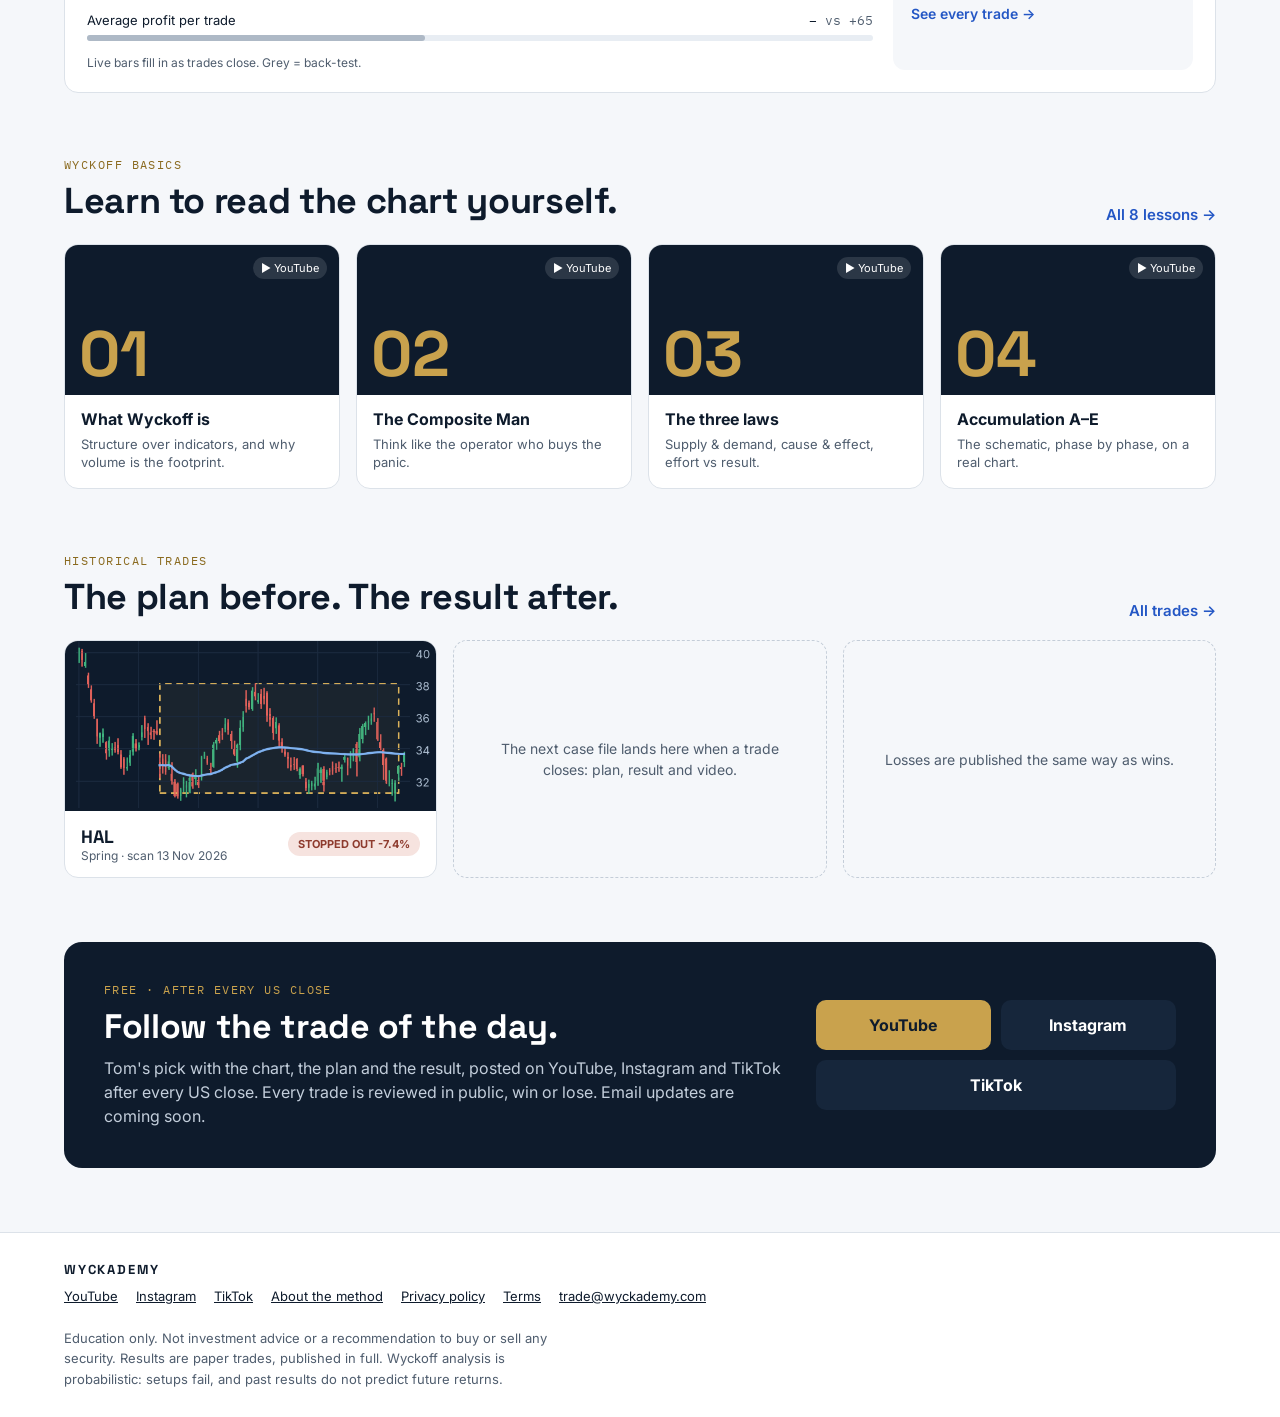
==== commit 32734391: "Webby: publish site" ====
--- a/index.html
+++ b/index.html
@@ -16,6 +16,7 @@
 a{color:#0E1B2C}a:hover{color:#2457C5}
 </style>
 <style>*{box-sizing:border-box}img{max-width:100%}</style>
+<link rel="stylesheet" href="/assets/mobile.css">
 </head>
 <body>
 <div style="width: 100%; background: #F5F7FA">
@@ -75,6 +76,7 @@
 <div style="font-size: 14px; line-height: 1.55; background: #F5F7FA; border-radius: 10px; padding: 14px"><b>If / then.</b> If price holds above the spring low (31.14), expect a test, then a sign of strength toward 38. A close under 30.87 ends the trade.</div>
 <a href="https://www.youtube.com/watch?v=samb0uFVgYo" rel="noopener" target="_blank" style="display: flex; align-items: center; justify-content: center; gap: 10px; background: #0E1B2C; color: #FFFFFF; text-decoration: none; padding: 14px; border-radius: 10px; font-weight: 600; font-size: 15px">
 <svg width="18" height="18" viewBox="0 0 24 24" aria-hidden="true" fill="none" stroke="#C9A24D" stroke-width="2"><circle cx="12" cy="12" r="10"></circle><path d="M10 8l6 4-6 4z" fill="#C9A24D"></path></svg>Watch the 3-minute breakdown</a>
+<a data-result href="/trades/hal-2026-11-13/" style="display: block; background: #F6E3DF; color: #8E3B2E; border-radius: 10px; padding: 12px 14px; font-size: 14px; font-weight: 600; text-decoration: none">Closed 20 Nov: stopped out, -7.4% (-0.85R, -126). See the full cycle →</a>
 <a href="/lesson/" style="font-size: 14px; font-weight: 600; color: #2457C5; text-decoration: none">New to springs? Learn what a spring is →</a>
 </aside>
 </div>
@@ -260,7 +262,7 @@
 <img src="/assets/hal_thumb.png" alt="HAL chart thumbnail" style="width: 100%; height: 170px; object-fit: cover; display: block">
 <div style="padding: 14px 16px; display: flex; justify-content: space-between; align-items: center">
 <div><b style="font-family: 'Space Grotesk', sans-serif; font-size: 18px">HAL</b><div style="font-size: 12px; color: #4F5D6E">Spring · scan 13 Nov 2026</div></div>
-<span style="background: #E8EFFB; color: #1F4FB0; font-size: 11px; font-weight: 700; padding: 5px 10px; border-radius: 14px">IN PROGRESS</span>
+<span style="background: #F6E3DF; color: #8E3B2E; font-size: 11px; font-weight: 700; padding: 5px 10px; border-radius: 14px">STOPPED OUT -7.4%</span>
 </div>
 </a>
 <div style="border: 1.5px dashed #C4CDD8; border-radius: 14px; display: flex; align-items: center; justify-content: center; padding: 24px; text-align: center; color: #4F5D6E; font-size: 14px; line-height: 1.5; min-height: 230px">The next case file lands here when a trade closes: plan, result and video.</div>
--- a/assets/mobile.css
+++ b/assets/mobile.css
@@ -0,0 +1,49 @@
+/* Wyckademy phone layout. The pages use inline styles, so these rules target
+   the inline grid patterns and override them on small screens. */
+html{-webkit-text-size-adjust:100%;text-size-adjust:100%}
+img,video,svg,iframe{max-width:100%}
+
+@media (max-width:860px){
+  /* 4- and 5-column rows (stats, scorecard tiles, lesson cards) -> 2 columns */
+  [style*="repeat(4, minmax(0, 1fr))"],
+  [style*="repeat(5, minmax(0, 1fr))"]{grid-template-columns:repeat(2,minmax(0,1fr)) !important}
+  /* 3-column rows (trade cards) -> 1 column */
+  [style*="repeat(3, minmax(0, 1fr))"]{grid-template-columns:minmax(0,1fr) !important}
+  /* auto-fill cards never wider than the screen */
+  [style*="minmax(340px, 1fr)"]{grid-template-columns:repeat(auto-fill,minmax(min(340px,100%),1fr)) !important}
+}
+
+@media (max-width:600px){
+  /* 2-column rows -> stacked */
+  [style*="repeat(2, minmax(0, 1fr))"]{grid-template-columns:minmax(0,1fr) !important}
+}
+
+@media (max-width:860px){
+  /* odd tile left over in a 2-column row spans the full width */
+  [style*="repeat(5, minmax(0, 1fr))"] > :last-child:nth-child(odd){grid-column:1 / -1}
+}
+@media (max-width:600px){
+  /* empty "next case file" placeholders don't need to be so tall once stacked */
+  [style*="min-height: 230px"]{min-height:110px !important}
+}
+
+/* Historical trades table -> one card per trade on phones */
+@media (max-width:700px){
+  table[style*="min-width: 820px"]{min-width:0 !important}
+  table[style*="min-width: 820px"] thead{display:none}
+  table[style*="min-width: 820px"] tbody tr{display:grid;grid-template-columns:1fr 1fr;gap:4px 16px;padding:14px 4px;border-bottom:1px solid #DCE2E9}
+  table[style*="min-width: 820px"] tbody tr:last-child{border-bottom:0}
+  table[style*="min-width: 820px"] td{display:block;padding:6px 12px !important;border:0 !important;text-align:left !important}
+  table[style*="min-width: 820px"] td::before{display:block;font:600 11px/1.4 Inter,Arial,sans-serif;letter-spacing:.12em;color:#4F5D6E;margin-bottom:2px}
+  table[style*="min-width: 820px"] td:nth-child(1)::before{content:"SIGNAL"}
+  table[style*="min-width: 820px"] td:nth-child(2)::before{content:"TICKER"}
+  table[style*="min-width: 820px"] td:nth-child(3){grid-column:1 / -1}
+  table[style*="min-width: 820px"] td:nth-child(3)::before{content:none}
+  table[style*="min-width: 820px"] td:nth-child(3) img{width:100% !important;height:auto !important;max-height:none !important}
+  table[style*="min-width: 820px"] td:nth-child(4){grid-column:1 / -1}
+  table[style*="min-width: 820px"] td:nth-child(4)::before{content:"STATUS"}
+  table[style*="min-width: 820px"] td:nth-child(5)::before{content:"R"}
+  table[style*="min-width: 820px"] td:nth-child(6)::before{content:"P/L"}
+  table[style*="min-width: 820px"] td:nth-child(7){grid-column:1 / -1}
+  table[style*="min-width: 820px"] td:nth-child(7)::before{content:none}
+}
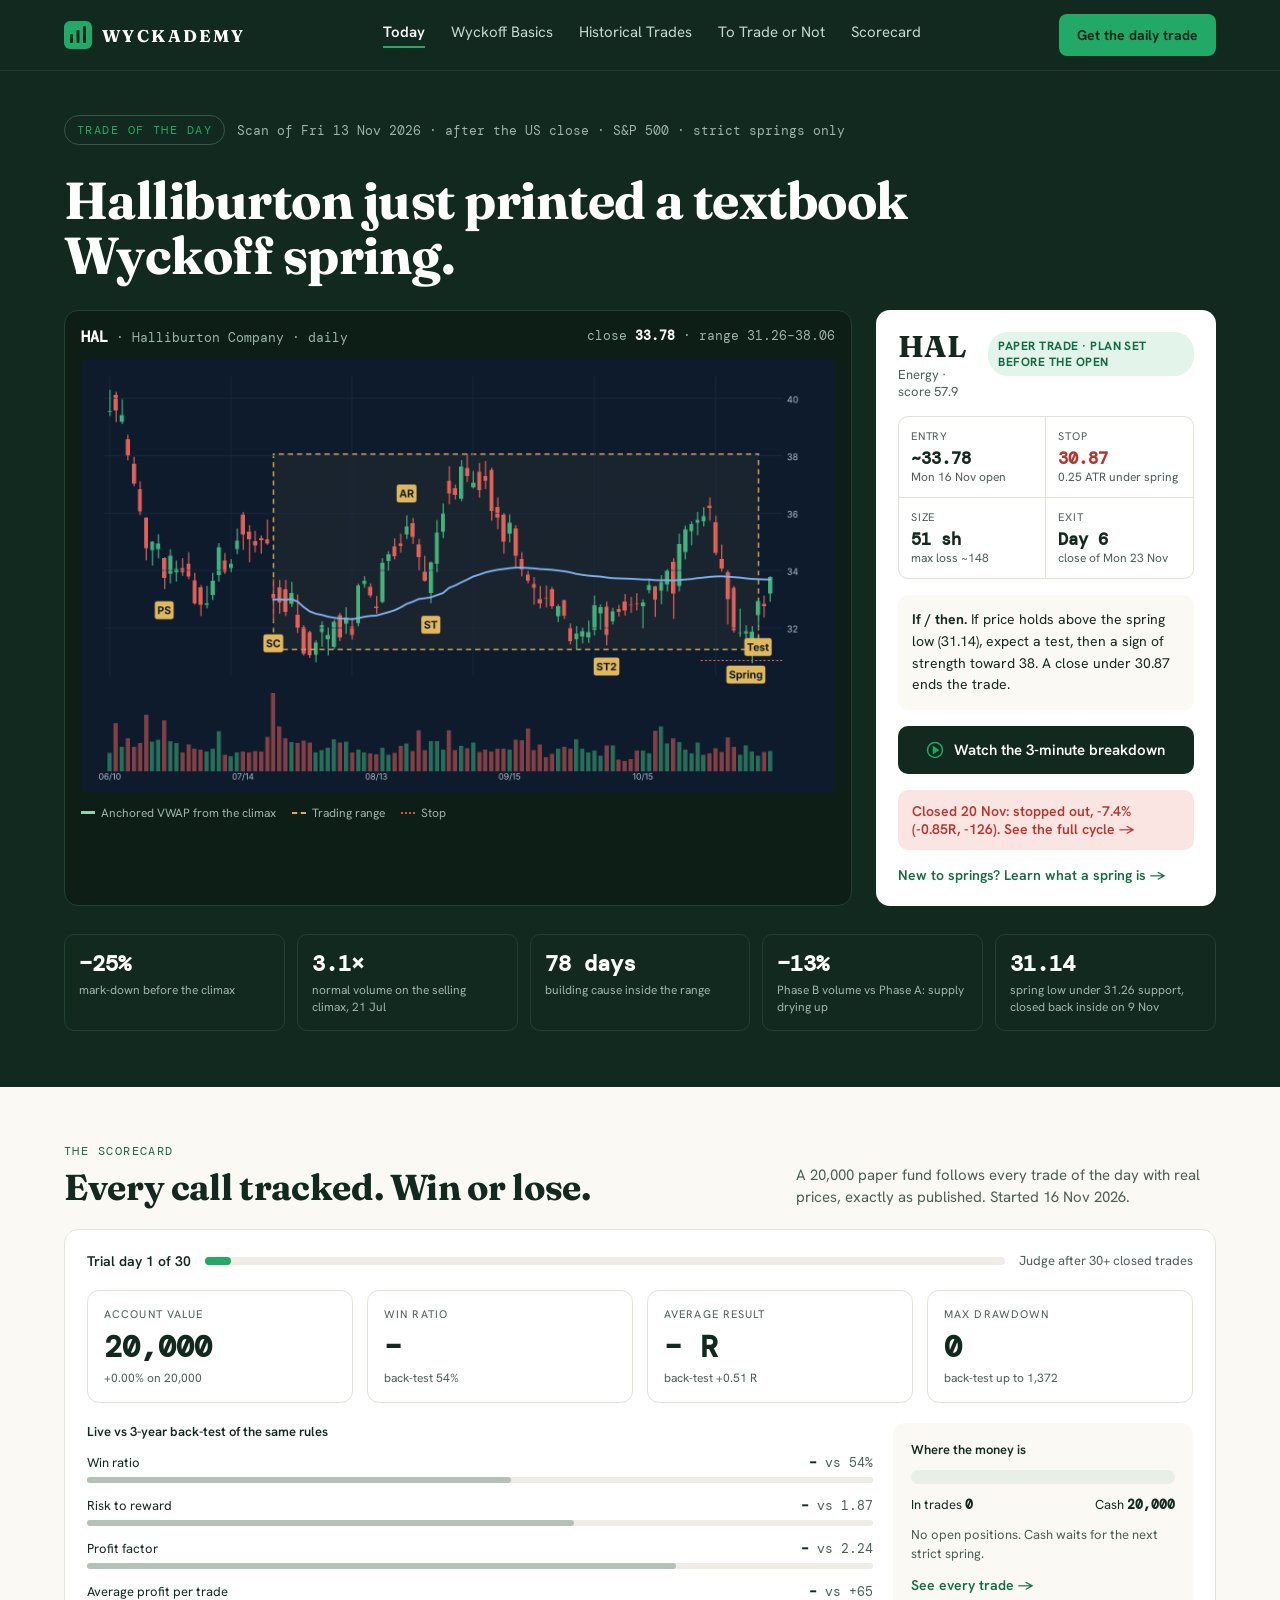
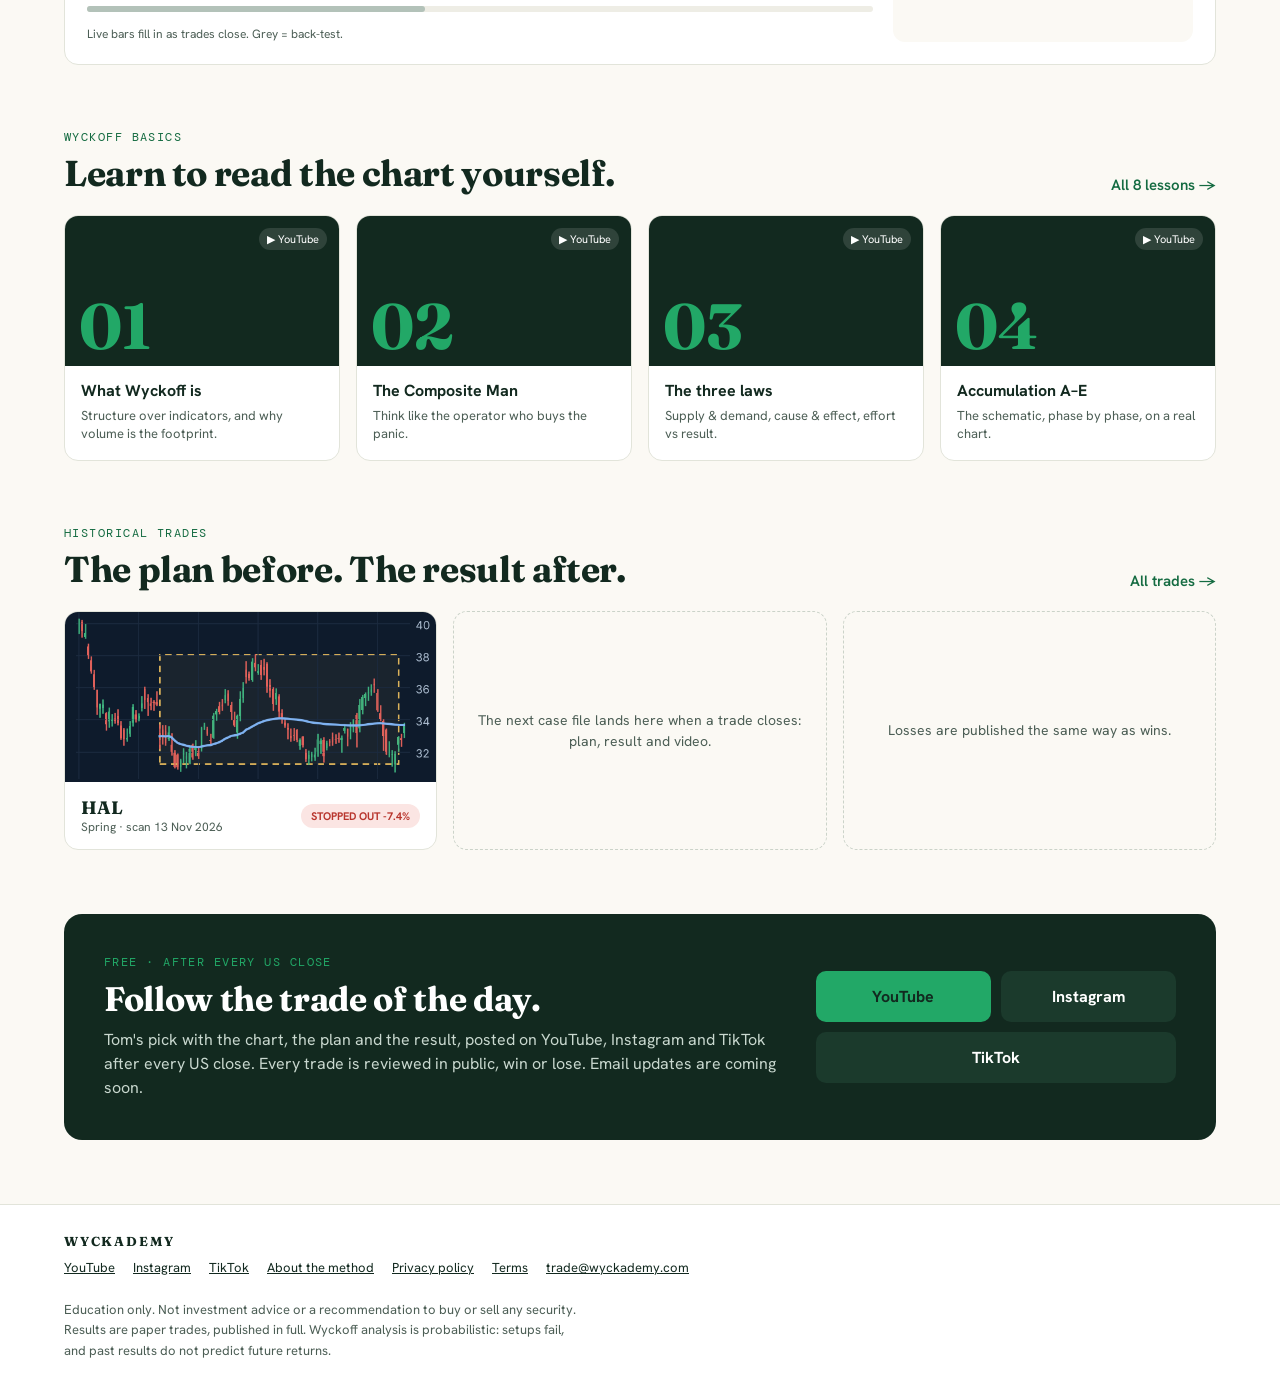
==== commit 02d8030f: "Webby: publish site" ====
--- a/index.html
+++ b/index.html
@@ -10,102 +10,102 @@
 <meta property="og:image" content="https://wyckademy.com/assets/hal_thumb.png">
 <link rel="icon" href="/assets/favicon.svg" type="image/svg+xml">
 <link rel="preconnect" href="https://fonts.googleapis.com">
-<link href="https://fonts.googleapis.com/css2?family=Space+Grotesk:wght@500;600;700&amp;family=Inter:wght@400;500;600;700&amp;family=IBM+Plex+Mono:wght@400;500;600&amp;display=swap" rel="stylesheet">
+<link href="https://fonts.googleapis.com/css2?family=Fraunces:opsz,wght@9..144,500..700&amp;family=Hanken+Grotesk:wght@400;500;600;700&amp;family=DM+Mono:wght@400;500&amp;display=swap" rel="stylesheet">
 <style>
-body{margin:0;font-family:Inter,Arial,sans-serif;color:#0E1B2C;background:#F5F7FA}
-a{color:#0E1B2C}a:hover{color:#2457C5}
+body{margin:0;font-family:'Hanken Grotesk',Arial,sans-serif;color:#12291F;background:#FBF9F4}
+a{color:#12291F}a:hover{color:#146B41}
 </style>
 <style>*{box-sizing:border-box}img{max-width:100%}</style>
 <link rel="stylesheet" href="/assets/mobile.css">
 </head>
 <body>
-<div style="width: 100%; background: #F5F7FA">
-
-<header style="background: #0E1B2C; border-bottom: 1px solid #1F3048">
+<div style="width: 100%; background: #FBF9F4">
+
+<header style="background: #12291F; border-bottom: 1px solid #1E3A2D">
 <nav aria-label="Main" style="max-width: 1200px; margin: 0 auto; padding: 14px 24px; display: flex; flex-wrap: wrap; align-items: center; gap: 20px">
 <a href="/" style="display: flex; align-items: center; gap: 10px; text-decoration: none; color: #FFFFFF">
-<svg width="28" height="28" viewBox="0 0 28 28" aria-hidden="true"><rect width="28" height="28" rx="6" fill="#C9A24D"></rect><rect x="6" y="13" width="3" height="9" rx="1" fill="#0E1B2C"></rect><rect x="12.5" y="9" width="3" height="13" rx="1" fill="#0E1B2C"></rect><rect x="19" y="5" width="3" height="17" rx="1" fill="#0E1B2C"></rect></svg>
-<span style="font-family: 'Space Grotesk', sans-serif; font-weight: 700; letter-spacing: .14em; font-size: 17px">WYCKADEMY</span>
+<svg width="28" height="28" viewBox="0 0 28 28" aria-hidden="true"><rect width="28" height="28" rx="6" fill="#22A867"></rect><rect x="6" y="13" width="3" height="9" rx="1" fill="#12291F"></rect><rect x="12.5" y="9" width="3" height="13" rx="1" fill="#12291F"></rect><rect x="19" y="5" width="3" height="17" rx="1" fill="#12291F"></rect></svg>
+<span style="font-family: 'Fraunces', sans-serif; font-weight: 700; letter-spacing: .14em; font-size: 17px">WYCKADEMY</span>
 </a>
 <div style="display: flex; flex-wrap: wrap; gap: 26px; flex-grow: 1; justify-content: center; font-size: 15px">
-<a href="/" style="text-decoration: none; color: #FFFFFF; font-weight: 600; border-bottom: 2px solid #C9A24D; padding-bottom: 4px">Today</a>
-<a href="/basics/" style="text-decoration: none; color: #C3CEDB">Wyckoff Basics</a>
-<a href="/trades/" style="text-decoration: none; color: #C3CEDB">Historical Trades</a>
-<a href="/trade-or-not/" style="text-decoration: none; color: #C3CEDB">To Trade or Not</a>
-<a href="#scorecard" style="text-decoration: none; color: #C3CEDB">Scorecard</a>
-</div>
-<a href="#signup" style="background: #C9A24D; color: #0E1B2C; text-decoration: none; padding: 12px 18px; border-radius: 8px; font-size: 14px; font-weight: 700">Get the daily trade</a>
+<a href="/" style="text-decoration: none; color: #FFFFFF; font-weight: 600; border-bottom: 2px solid #22A867; padding-bottom: 4px">Today</a>
+<a href="/basics/" style="text-decoration: none; color: #C9D8CF">Wyckoff Basics</a>
+<a href="/trades/" style="text-decoration: none; color: #C9D8CF">Historical Trades</a>
+<a href="/trade-or-not/" style="text-decoration: none; color: #C9D8CF">To Trade or Not</a>
+<a href="#scorecard" style="text-decoration: none; color: #C9D8CF">Scorecard</a>
+</div>
+<a href="#signup" style="background: #22A867; color: #12291F; text-decoration: none; padding: 12px 18px; border-radius: 8px; font-size: 14px; font-weight: 700">Get the daily trade</a>
 </nav>
 </header>
 
-<section aria-labelledby="hero" style="background: #0E1B2C; color: #FFFFFF">
+<section aria-labelledby="hero" style="background: #12291F; color: #FFFFFF">
 <div style="max-width: 1200px; margin: 0 auto; padding: 44px 24px 56px; display: flex; flex-direction: column; gap: 28px">
 <div style="display: flex; flex-wrap: wrap; align-items: center; gap: 12px">
-<span style="font-family: 'IBM Plex Mono', monospace; font-size: 12px; letter-spacing: .12em; color: #C9A24D; border: 1px solid #3A4E68; border-radius: 20px; padding: 6px 12px">TRADE OF THE DAY</span>
-<span style="font-family: 'IBM Plex Mono', monospace; font-size: 13px; color: #9FB0C4">Scan of Fri 13 Nov 2026 · after the US close · S&amp;P 500 · strict springs only</span>
-</div>
-<h1 id="hero" style="margin: 0; font-family: 'Space Grotesk', sans-serif; font-size: 52px; line-height: 1.05; font-weight: 700; max-width: 900px; letter-spacing: -.01em">Halliburton just printed a textbook Wyckoff spring.</h1>
+<span style="font-family: 'DM Mono', monospace; font-size: 12px; letter-spacing: .12em; color: #22A867; border: 1px solid #3A5747; border-radius: 20px; padding: 6px 12px">TRADE OF THE DAY</span>
+<span style="font-family: 'DM Mono', monospace; font-size: 13px; color: #9FB5A9">Scan of Fri 13 Nov 2026 · after the US close · S&amp;P 500 · strict springs only</span>
+</div>
+<h1 id="hero" style="margin: 0; font-family: 'Fraunces', sans-serif; font-size: 52px; line-height: 1.05; font-weight: 700; max-width: 900px; letter-spacing: -.01em">Halliburton just printed a textbook Wyckoff spring.</h1>
 <div style="display: flex; flex-wrap: wrap; gap: 24px; align-items: stretch">
-<figure style="flex: 999 1 600px; min-width: 0; margin: 0; background: #0B1726; border: 1px solid #22344C; border-radius: 14px; padding: 16px; display: flex; flex-direction: column; gap: 12px">
-<div style="display: flex; flex-wrap: wrap; justify-content: space-between; gap: 8px; font-family: 'IBM Plex Mono', monospace; font-size: 13px">
-<span><b style="color: #FFFFFF; font-size: 15px">HAL</b> <span style="color: #9FB0C4">· Halliburton Company · daily</span></span>
-<span style="color: #9FB0C4">close <b style="color: #FFFFFF">33.78</b> · range 31.26–38.06</span>
+<figure style="flex: 999 1 600px; min-width: 0; margin: 0; background: #0C1E16; border: 1px solid #22412F; border-radius: 14px; padding: 16px; display: flex; flex-direction: column; gap: 12px">
+<div style="display: flex; flex-wrap: wrap; justify-content: space-between; gap: 8px; font-family: 'DM Mono', monospace; font-size: 13px">
+<span><b style="color: #FFFFFF; font-size: 15px">HAL</b> <span style="color: #9FB5A9">· Halliburton Company · daily</span></span>
+<span style="color: #9FB5A9">close <b style="color: #FFFFFF">33.78</b> · range 31.26–38.06</span>
 </div>
 <img src="/assets/hal_chart.png" alt="HAL daily chart: 25% mark-down, selling climax on 21 July, a 78-day trading range between 31.26 and 38.06, and a spring below support on 9 November" style="width: 100%; height: auto; border-radius: 8px; display: block">
-<figcaption style="display: flex; flex-wrap: wrap; gap: 16px; font-size: 12px; color: #9FB0C4">
-<span style="display: flex; align-items: center; gap: 6px"><span style="width: 14px; height: 3px; background: #7FB2F0; display: inline-block"></span>Anchored VWAP from the climax</span>
-<span style="display: flex; align-items: center; gap: 6px"><span style="width: 14px; height: 0; border-top: 2px dashed #E2B85C; display: inline-block"></span>Trading range</span>
-<span style="display: flex; align-items: center; gap: 6px"><span style="width: 14px; height: 0; border-top: 2px dotted #E0605A; display: inline-block"></span>Stop</span>
+<figcaption style="display: flex; flex-wrap: wrap; gap: 16px; font-size: 12px; color: #9FB5A9">
+<span style="display: flex; align-items: center; gap: 6px"><span style="width: 14px; height: 3px; background: #8FD3AE; display: inline-block"></span>Anchored VWAP from the climax</span>
+<span style="display: flex; align-items: center; gap: 6px"><span style="width: 14px; height: 0; border-top: 2px dashed #F0A830; display: inline-block"></span>Trading range</span>
+<span style="display: flex; align-items: center; gap: 6px"><span style="width: 14px; height: 0; border-top: 2px dotted #DE4F47; display: inline-block"></span>Stop</span>
 </figcaption>
 </figure>
 
-<aside aria-label="Trade plan" style="flex: 1 1 340px; background: #FFFFFF; color: #0E1B2C; border-radius: 14px; padding: 22px; display: flex; flex-direction: column; gap: 16px">
+<aside aria-label="Trade plan" style="flex: 1 1 340px; background: #FFFFFF; color: #12291F; border-radius: 14px; padding: 22px; display: flex; flex-direction: column; gap: 16px">
 <div style="display: flex; justify-content: space-between; align-items: flex-start; gap: 12px">
 <div>
-<div style="font-family: 'Space Grotesk', sans-serif; font-size: 30px; font-weight: 700; line-height: 1">HAL</div>
-<div style="font-size: 13px; color: #4F5D6E; margin-top: 4px">Energy · score 57.9</div>
-</div>
-<span style="background: #E7F3EC; color: #1E6B43; font-size: 12px; font-weight: 700; padding: 6px 10px; border-radius: 20px; letter-spacing: .04em">PAPER TRADE · PLAN SET BEFORE THE OPEN</span>
-</div>
-<div style="display: grid; grid-template-columns: repeat(2, minmax(0, 1fr)); gap: 1px; background: #DCE2E9; border: 1px solid #DCE2E9; border-radius: 10px; overflow: hidden">
-<div style="background: #FFFFFF; padding: 12px"><div style="font-size: 11px; letter-spacing: .08em; color: #4F5D6E">ENTRY</div><div style="font-family: 'IBM Plex Mono', monospace; font-size: 17px; font-weight: 600; margin-top: 4px">~33.78</div><div style="font-size: 12px; color: #4F5D6E">Mon 16 Nov open</div></div>
-<div style="background: #FFFFFF; padding: 12px"><div style="font-size: 11px; letter-spacing: .08em; color: #4F5D6E">STOP</div><div style="font-family: 'IBM Plex Mono', monospace; font-size: 17px; font-weight: 600; margin-top: 4px; color: #B3261E">30.87</div><div style="font-size: 12px; color: #4F5D6E">0.25 ATR under spring</div></div>
-<div style="background: #FFFFFF; padding: 12px"><div style="font-size: 11px; letter-spacing: .08em; color: #4F5D6E">SIZE</div><div style="font-family: 'IBM Plex Mono', monospace; font-size: 17px; font-weight: 600; margin-top: 4px">51 sh</div><div style="font-size: 12px; color: #4F5D6E">max loss ~148</div></div>
-<div style="background: #FFFFFF; padding: 12px"><div style="font-size: 11px; letter-spacing: .08em; color: #4F5D6E">EXIT</div><div style="font-family: 'IBM Plex Mono', monospace; font-size: 17px; font-weight: 600; margin-top: 4px">Day 6</div><div style="font-size: 12px; color: #4F5D6E">close of Mon 23 Nov</div></div>
-</div>
-<div style="font-size: 14px; line-height: 1.55; background: #F5F7FA; border-radius: 10px; padding: 14px"><b>If / then.</b> If price holds above the spring low (31.14), expect a test, then a sign of strength toward 38. A close under 30.87 ends the trade.</div>
-<a href="https://www.youtube.com/watch?v=samb0uFVgYo" rel="noopener" target="_blank" style="display: flex; align-items: center; justify-content: center; gap: 10px; background: #0E1B2C; color: #FFFFFF; text-decoration: none; padding: 14px; border-radius: 10px; font-weight: 600; font-size: 15px">
-<svg width="18" height="18" viewBox="0 0 24 24" aria-hidden="true" fill="none" stroke="#C9A24D" stroke-width="2"><circle cx="12" cy="12" r="10"></circle><path d="M10 8l6 4-6 4z" fill="#C9A24D"></path></svg>Watch the 3-minute breakdown</a>
-<a data-result href="/trades/hal-2026-11-13/" style="display: block; background: #F6E3DF; color: #8E3B2E; border-radius: 10px; padding: 12px 14px; font-size: 14px; font-weight: 600; text-decoration: none">Closed 20 Nov: stopped out, -7.4% (-0.85R, -126). See the full cycle →</a>
-<a href="/lesson/" style="font-size: 14px; font-weight: 600; color: #2457C5; text-decoration: none">New to springs? Learn what a spring is →</a>
+<div style="font-family: 'Fraunces', sans-serif; font-size: 30px; font-weight: 700; line-height: 1">HAL</div>
+<div style="font-size: 13px; color: #4C5E55; margin-top: 4px">Energy · score 57.9</div>
+</div>
+<span style="background: #E3F4EA; color: #146B41; font-size: 12px; font-weight: 700; padding: 6px 10px; border-radius: 20px; letter-spacing: .04em">PAPER TRADE · PLAN SET BEFORE THE OPEN</span>
+</div>
+<div style="display: grid; grid-template-columns: repeat(2, minmax(0, 1fr)); gap: 1px; background: #E2E4DA; border: 1px solid #E2E4DA; border-radius: 10px; overflow: hidden">
+<div style="background: #FFFFFF; padding: 12px"><div style="font-size: 11px; letter-spacing: .08em; color: #4C5E55">ENTRY</div><div style="font-family: 'DM Mono', monospace; font-size: 17px; font-weight: 600; margin-top: 4px">~33.78</div><div style="font-size: 12px; color: #4C5E55">Mon 16 Nov open</div></div>
+<div style="background: #FFFFFF; padding: 12px"><div style="font-size: 11px; letter-spacing: .08em; color: #4C5E55">STOP</div><div style="font-family: 'DM Mono', monospace; font-size: 17px; font-weight: 600; margin-top: 4px; color: #B8352D">30.87</div><div style="font-size: 12px; color: #4C5E55">0.25 ATR under spring</div></div>
+<div style="background: #FFFFFF; padding: 12px"><div style="font-size: 11px; letter-spacing: .08em; color: #4C5E55">SIZE</div><div style="font-family: 'DM Mono', monospace; font-size: 17px; font-weight: 600; margin-top: 4px">51 sh</div><div style="font-size: 12px; color: #4C5E55">max loss ~148</div></div>
+<div style="background: #FFFFFF; padding: 12px"><div style="font-size: 11px; letter-spacing: .08em; color: #4C5E55">EXIT</div><div style="font-family: 'DM Mono', monospace; font-size: 17px; font-weight: 600; margin-top: 4px">Day 6</div><div style="font-size: 12px; color: #4C5E55">close of Mon 23 Nov</div></div>
+</div>
+<div style="font-size: 14px; line-height: 1.55; background: #FBF9F4; border-radius: 10px; padding: 14px"><b>If / then.</b> If price holds above the spring low (31.14), expect a test, then a sign of strength toward 38. A close under 30.87 ends the trade.</div>
+<a href="https://www.youtube.com/watch?v=samb0uFVgYo" rel="noopener" target="_blank" style="display: flex; align-items: center; justify-content: center; gap: 10px; background: #12291F; color: #FFFFFF; text-decoration: none; padding: 14px; border-radius: 10px; font-weight: 600; font-size: 15px">
+<svg width="18" height="18" viewBox="0 0 24 24" aria-hidden="true" fill="none" stroke="#22A867" stroke-width="2"><circle cx="12" cy="12" r="10"></circle><path d="M10 8l6 4-6 4z" fill="#22A867"></path></svg>Watch the 3-minute breakdown</a>
+<a data-result href="/trades/hal-2026-11-13/" style="display: block; background: #FBE5E3; color: #B8352D; border-radius: 10px; padding: 12px 14px; font-size: 14px; font-weight: 600; text-decoration: none">Closed 20 Nov: stopped out, -7.4% (-0.85R, -126). See the full cycle →</a>
+<a href="/lesson/" style="font-size: 14px; font-weight: 600; color: #146B41; text-decoration: none">New to springs? Learn what a spring is →</a>
 </aside>
 </div>
 
 <div style="display: grid; grid-template-columns: repeat(5, minmax(0, 1fr)); gap: 12px">
 
-<div style="border: 1px solid #22344C; border-radius: 10px; padding: 14px">
-<div style="font-family: 'IBM Plex Mono', monospace; font-size: 22px; font-weight: 600; color: #FFFFFF">−25%</div>
-<div style="font-size: 12px; color: #9FB0C4; margin-top: 4px; line-height: 1.4">mark-down before the climax</div>
-</div>
-
-<div style="border: 1px solid #22344C; border-radius: 10px; padding: 14px">
-<div style="font-family: 'IBM Plex Mono', monospace; font-size: 22px; font-weight: 600; color: #FFFFFF">3.1×</div>
-<div style="font-size: 12px; color: #9FB0C4; margin-top: 4px; line-height: 1.4">normal volume on the selling climax, 21 Jul</div>
-</div>
-
-<div style="border: 1px solid #22344C; border-radius: 10px; padding: 14px">
-<div style="font-family: 'IBM Plex Mono', monospace; font-size: 22px; font-weight: 600; color: #FFFFFF">78 days</div>
-<div style="font-size: 12px; color: #9FB0C4; margin-top: 4px; line-height: 1.4">building cause inside the range</div>
-</div>
-
-<div style="border: 1px solid #22344C; border-radius: 10px; padding: 14px">
-<div style="font-family: 'IBM Plex Mono', monospace; font-size: 22px; font-weight: 600; color: #FFFFFF">−13%</div>
-<div style="font-size: 12px; color: #9FB0C4; margin-top: 4px; line-height: 1.4">Phase B volume vs Phase A: supply drying up</div>
-</div>
-
-<div style="border: 1px solid #22344C; border-radius: 10px; padding: 14px">
-<div style="font-family: 'IBM Plex Mono', monospace; font-size: 22px; font-weight: 600; color: #FFFFFF">31.14</div>
-<div style="font-size: 12px; color: #9FB0C4; margin-top: 4px; line-height: 1.4">spring low under 31.26 support, closed back inside on 9 Nov</div>
+<div style="border: 1px solid #22412F; border-radius: 10px; padding: 14px">
+<div style="font-family: 'DM Mono', monospace; font-size: 22px; font-weight: 600; color: #FFFFFF">−25%</div>
+<div style="font-size: 12px; color: #9FB5A9; margin-top: 4px; line-height: 1.4">mark-down before the climax</div>
+</div>
+
+<div style="border: 1px solid #22412F; border-radius: 10px; padding: 14px">
+<div style="font-family: 'DM Mono', monospace; font-size: 22px; font-weight: 600; color: #FFFFFF">3.1×</div>
+<div style="font-size: 12px; color: #9FB5A9; margin-top: 4px; line-height: 1.4">normal volume on the selling climax, 21 Jul</div>
+</div>
+
+<div style="border: 1px solid #22412F; border-radius: 10px; padding: 14px">
+<div style="font-family: 'DM Mono', monospace; font-size: 22px; font-weight: 600; color: #FFFFFF">78 days</div>
+<div style="font-size: 12px; color: #9FB5A9; margin-top: 4px; line-height: 1.4">building cause inside the range</div>
+</div>
+
+<div style="border: 1px solid #22412F; border-radius: 10px; padding: 14px">
+<div style="font-family: 'DM Mono', monospace; font-size: 22px; font-weight: 600; color: #FFFFFF">−13%</div>
+<div style="font-size: 12px; color: #9FB5A9; margin-top: 4px; line-height: 1.4">Phase B volume vs Phase A: supply drying up</div>
+</div>
+
+<div style="border: 1px solid #22412F; border-radius: 10px; padding: 14px">
+<div style="font-family: 'DM Mono', monospace; font-size: 22px; font-weight: 600; color: #FFFFFF">31.14</div>
+<div style="font-size: 12px; color: #9FB5A9; margin-top: 4px; line-height: 1.4">spring low under 31.26 support, closed back inside on 9 Nov</div>
 </div>
 
 </div>
@@ -117,41 +117,41 @@
 <section id="scorecard" aria-labelledby="sc" style="display: flex; flex-direction: column; gap: 20px">
 <div style="display: flex; flex-wrap: wrap; justify-content: space-between; align-items: flex-end; gap: 16px">
 <div>
-<div style="font-family: 'IBM Plex Mono', monospace; font-size: 12px; letter-spacing: .12em; color: #8A6A1F">THE SCORECARD</div>
-<h2 id="sc" style="margin: 6px 0 0; font-family: 'Space Grotesk', sans-serif; font-size: 36px; letter-spacing: -.01em">Every call tracked. Win or lose.</h2>
-</div>
-<p style="margin: 0; max-width: 420px; color: #4F5D6E; font-size: 15px; line-height: 1.5">A 20,000 paper fund follows every trade of the day with real prices, exactly as published. Started 16 Nov 2026.</p>
-</div>
-<div style="background: #FFFFFF; border: 1px solid #DCE2E9; border-radius: 14px; padding: 22px; display: flex; flex-direction: column; gap: 20px">
+<div style="font-family: 'DM Mono', monospace; font-size: 12px; letter-spacing: .12em; color: #146B41">THE SCORECARD</div>
+<h2 id="sc" style="margin: 6px 0 0; font-family: 'Fraunces', sans-serif; font-size: 36px; letter-spacing: -.01em">Every call tracked. Win or lose.</h2>
+</div>
+<p style="margin: 0; max-width: 420px; color: #4C5E55; font-size: 15px; line-height: 1.5">A 20,000 paper fund follows every trade of the day with real prices, exactly as published. Started 16 Nov 2026.</p>
+</div>
+<div style="background: #FFFFFF; border: 1px solid #E2E4DA; border-radius: 14px; padding: 22px; display: flex; flex-direction: column; gap: 20px">
 <div style="display: flex; flex-wrap: wrap; align-items: center; gap: 14px">
 <span style="font-size: 14px; font-weight: 600">Trial day 1 of 30</span>
-<div style="flex: 1 1 300px; height: 8px; background: #E8EDF3; border-radius: 4px"><div style="width: 3.3%; height: 8px; background: #C9A24D; border-radius: 4px"></div></div>
-<span style="font-size: 13px; color: #4F5D6E">Judge after 30+ closed trades</span>
+<div style="flex: 1 1 300px; height: 8px; background: #EEEDE5; border-radius: 4px"><div style="width: 3.3%; height: 8px; background: #22A867; border-radius: 4px"></div></div>
+<span style="font-size: 13px; color: #4C5E55">Judge after 30+ closed trades</span>
 </div>
 <div style="display: grid; grid-template-columns: repeat(4, minmax(0, 1fr)); gap: 14px">
 
-<div style="border: 1px solid #DCE2E9; border-radius: 12px; padding: 16px">
-<div style="font-size: 11px; letter-spacing: .1em; color: #4F5D6E">ACCOUNT VALUE</div>
-<div style="font-family: 'IBM Plex Mono', monospace; font-size: 30px; font-weight: 600; margin-top: 6px">20,000</div>
-<div style="font-size: 12px; color: #4F5D6E; margin-top: 4px">+0.00% on 20,000</div>
-</div>
-
-<div style="border: 1px solid #DCE2E9; border-radius: 12px; padding: 16px">
-<div style="font-size: 11px; letter-spacing: .1em; color: #4F5D6E">WIN RATIO</div>
-<div style="font-family: 'IBM Plex Mono', monospace; font-size: 30px; font-weight: 600; margin-top: 6px">–</div>
-<div style="font-size: 12px; color: #4F5D6E; margin-top: 4px">back-test 54%</div>
-</div>
-
-<div style="border: 1px solid #DCE2E9; border-radius: 12px; padding: 16px">
-<div style="font-size: 11px; letter-spacing: .1em; color: #4F5D6E">AVERAGE RESULT</div>
-<div style="font-family: 'IBM Plex Mono', monospace; font-size: 30px; font-weight: 600; margin-top: 6px">– R</div>
-<div style="font-size: 12px; color: #4F5D6E; margin-top: 4px">back-test +0.51 R</div>
-</div>
-
-<div style="border: 1px solid #DCE2E9; border-radius: 12px; padding: 16px">
-<div style="font-size: 11px; letter-spacing: .1em; color: #4F5D6E">MAX DRAWDOWN</div>
-<div style="font-family: 'IBM Plex Mono', monospace; font-size: 30px; font-weight: 600; margin-top: 6px">0</div>
-<div style="font-size: 12px; color: #4F5D6E; margin-top: 4px">back-test up to 1,372</div>
+<div style="border: 1px solid #E2E4DA; border-radius: 12px; padding: 16px">
+<div style="font-size: 11px; letter-spacing: .1em; color: #4C5E55">ACCOUNT VALUE</div>
+<div style="font-family: 'DM Mono', monospace; font-size: 30px; font-weight: 600; margin-top: 6px">20,000</div>
+<div style="font-size: 12px; color: #4C5E55; margin-top: 4px">+0.00% on 20,000</div>
+</div>
+
+<div style="border: 1px solid #E2E4DA; border-radius: 12px; padding: 16px">
+<div style="font-size: 11px; letter-spacing: .1em; color: #4C5E55">WIN RATIO</div>
+<div style="font-family: 'DM Mono', monospace; font-size: 30px; font-weight: 600; margin-top: 6px">–</div>
+<div style="font-size: 12px; color: #4C5E55; margin-top: 4px">back-test 54%</div>
+</div>
+
+<div style="border: 1px solid #E2E4DA; border-radius: 12px; padding: 16px">
+<div style="font-size: 11px; letter-spacing: .1em; color: #4C5E55">AVERAGE RESULT</div>
+<div style="font-family: 'DM Mono', monospace; font-size: 30px; font-weight: 600; margin-top: 6px">– R</div>
+<div style="font-size: 12px; color: #4C5E55; margin-top: 4px">back-test +0.51 R</div>
+</div>
+
+<div style="border: 1px solid #E2E4DA; border-radius: 12px; padding: 16px">
+<div style="font-size: 11px; letter-spacing: .1em; color: #4C5E55">MAX DRAWDOWN</div>
+<div style="font-family: 'DM Mono', monospace; font-size: 30px; font-weight: 600; margin-top: 6px">0</div>
+<div style="font-size: 12px; color: #4C5E55; margin-top: 4px">back-test up to 1,372</div>
 </div>
 
 </div>
@@ -160,33 +160,33 @@
 <div style="font-size: 13px; font-weight: 600">Live vs 3-year back-test of the same rules</div>
 
 <div style="display: flex; flex-direction: column; gap: 6px">
-<div style="display: flex; justify-content: space-between; font-size: 13px"><span>Win ratio</span><span style="font-family: 'IBM Plex Mono', monospace"><b>–</b> <span style="color: #4F5D6E">vs 54%</span></span></div>
-<div style="height: 6px; background: #E8EDF3; border-radius: 3px"><div style="width: 54%; height: 6px; background: #AEB9C6; border-radius: 3px"></div></div>
-</div>
-
-<div style="display: flex; flex-direction: column; gap: 6px">
-<div style="display: flex; justify-content: space-between; font-size: 13px"><span>Risk to reward</span><span style="font-family: 'IBM Plex Mono', monospace"><b>–</b> <span style="color: #4F5D6E">vs 1.87</span></span></div>
-<div style="height: 6px; background: #E8EDF3; border-radius: 3px"><div style="width: 62%; height: 6px; background: #AEB9C6; border-radius: 3px"></div></div>
-</div>
-
-<div style="display: flex; flex-direction: column; gap: 6px">
-<div style="display: flex; justify-content: space-between; font-size: 13px"><span>Profit factor</span><span style="font-family: 'IBM Plex Mono', monospace"><b>–</b> <span style="color: #4F5D6E">vs 2.24</span></span></div>
-<div style="height: 6px; background: #E8EDF3; border-radius: 3px"><div style="width: 75%; height: 6px; background: #AEB9C6; border-radius: 3px"></div></div>
-</div>
-
-<div style="display: flex; flex-direction: column; gap: 6px">
-<div style="display: flex; justify-content: space-between; font-size: 13px"><span>Average profit per trade</span><span style="font-family: 'IBM Plex Mono', monospace"><b>–</b> <span style="color: #4F5D6E">vs +65</span></span></div>
-<div style="height: 6px; background: #E8EDF3; border-radius: 3px"><div style="width: 43%; height: 6px; background: #AEB9C6; border-radius: 3px"></div></div>
-</div>
-
-<div style="font-size: 12px; color: #4F5D6E">Live bars fill in as trades close. Grey = back-test.</div>
-</div>
-<div style="flex: 1 1 300px; background: #F5F7FA; border-radius: 12px; padding: 18px; display: flex; flex-direction: column; gap: 12px">
+<div style="display: flex; justify-content: space-between; font-size: 13px"><span>Win ratio</span><span style="font-family: 'DM Mono', monospace"><b>–</b> <span style="color: #4C5E55">vs 54%</span></span></div>
+<div style="height: 6px; background: #EEEDE5; border-radius: 3px"><div style="width: 54%; height: 6px; background: #B3C2B9; border-radius: 3px"></div></div>
+</div>
+
+<div style="display: flex; flex-direction: column; gap: 6px">
+<div style="display: flex; justify-content: space-between; font-size: 13px"><span>Risk to reward</span><span style="font-family: 'DM Mono', monospace"><b>–</b> <span style="color: #4C5E55">vs 1.87</span></span></div>
+<div style="height: 6px; background: #EEEDE5; border-radius: 3px"><div style="width: 62%; height: 6px; background: #B3C2B9; border-radius: 3px"></div></div>
+</div>
+
+<div style="display: flex; flex-direction: column; gap: 6px">
+<div style="display: flex; justify-content: space-between; font-size: 13px"><span>Profit factor</span><span style="font-family: 'DM Mono', monospace"><b>–</b> <span style="color: #4C5E55">vs 2.24</span></span></div>
+<div style="height: 6px; background: #EEEDE5; border-radius: 3px"><div style="width: 75%; height: 6px; background: #B3C2B9; border-radius: 3px"></div></div>
+</div>
+
+<div style="display: flex; flex-direction: column; gap: 6px">
+<div style="display: flex; justify-content: space-between; font-size: 13px"><span>Average profit per trade</span><span style="font-family: 'DM Mono', monospace"><b>–</b> <span style="color: #4C5E55">vs +65</span></span></div>
+<div style="height: 6px; background: #EEEDE5; border-radius: 3px"><div style="width: 43%; height: 6px; background: #B3C2B9; border-radius: 3px"></div></div>
+</div>
+
+<div style="font-size: 12px; color: #4C5E55">Live bars fill in as trades close. Grey = back-test.</div>
+</div>
+<div style="flex: 1 1 300px; background: #FBF9F4; border-radius: 12px; padding: 18px; display: flex; flex-direction: column; gap: 12px">
 <div style="font-size: 13px; font-weight: 600">Where the money is</div>
-<div style="height: 14px; background: #DCE5EF; border-radius: 7px"></div>
-<div style="display: flex; justify-content: space-between; font-size: 13px"><span>In trades <b style="font-family: 'IBM Plex Mono', monospace">0</b></span><span>Cash <b style="font-family: 'IBM Plex Mono', monospace">20,000</b></span></div>
-<div style="font-size: 13px; color: #4F5D6E; line-height: 1.5">No open positions. Cash waits for the next strict spring.</div>
-<a href="/trades/" style="font-size: 14px; font-weight: 600; color: #2457C5; text-decoration: none">See every trade →</a>
+<div style="height: 14px; background: #E7EFE6; border-radius: 7px"></div>
+<div style="display: flex; justify-content: space-between; font-size: 13px"><span>In trades <b style="font-family: 'DM Mono', monospace">0</b></span><span>Cash <b style="font-family: 'DM Mono', monospace">20,000</b></span></div>
+<div style="font-size: 13px; color: #4C5E55; line-height: 1.5">No open positions. Cash waits for the next strict spring.</div>
+<a href="/trades/" style="font-size: 14px; font-weight: 600; color: #146B41; text-decoration: none">See every trade →</a>
 </div>
 </div>
 </div>
@@ -195,54 +195,54 @@
 <section aria-labelledby="learn" style="display: flex; flex-direction: column; gap: 20px">
 <div style="display: flex; flex-wrap: wrap; justify-content: space-between; align-items: flex-end; gap: 16px">
 <div>
-<div style="font-family: 'IBM Plex Mono', monospace; font-size: 12px; letter-spacing: .12em; color: #8A6A1F">WYCKOFF BASICS</div>
-<h2 id="learn" style="margin: 6px 0 0; font-family: 'Space Grotesk', sans-serif; font-size: 36px; letter-spacing: -.01em">Learn to read the chart yourself.</h2>
-</div>
-<a href="/basics/" style="font-size: 15px; font-weight: 600; color: #2457C5; text-decoration: none">All 8 lessons →</a>
+<div style="font-family: 'DM Mono', monospace; font-size: 12px; letter-spacing: .12em; color: #146B41">WYCKOFF BASICS</div>
+<h2 id="learn" style="margin: 6px 0 0; font-family: 'Fraunces', sans-serif; font-size: 36px; letter-spacing: -.01em">Learn to read the chart yourself.</h2>
+</div>
+<a href="/basics/" style="font-size: 15px; font-weight: 600; color: #146B41; text-decoration: none">All 8 lessons →</a>
 </div>
 <div style="display: grid; grid-template-columns: repeat(4, minmax(0, 1fr)); gap: 16px">
 
-<a href="/lesson/" style="text-decoration: none; color: #0E1B2C; background: #FFFFFF; border: 1px solid #DCE2E9; border-radius: 14px; overflow: hidden; display: flex; flex-direction: column">
-<div style="height: 150px; background: #0E1B2C; position: relative; display: flex; align-items: flex-end; padding: 14px; box-sizing: border-box">
-<span style="font-family: 'Space Grotesk', sans-serif; font-size: 64px; font-weight: 700; color: #C9A24D; line-height: .8">01</span>
+<a href="/lesson/" style="text-decoration: none; color: #12291F; background: #FFFFFF; border: 1px solid #E2E4DA; border-radius: 14px; overflow: hidden; display: flex; flex-direction: column">
+<div style="height: 150px; background: #12291F; position: relative; display: flex; align-items: flex-end; padding: 14px; box-sizing: border-box">
+<span style="font-family: 'Fraunces', sans-serif; font-size: 64px; font-weight: 700; color: #22A867; line-height: .8">01</span>
 <span style="position: absolute; top: 12px; right: 12px; background: rgba(255,255,255,.12); color: #FFFFFF; font-size: 11px; padding: 4px 8px; border-radius: 12px">▶ YouTube</span>
 </div>
 <div style="padding: 14px 16px 16px; display: flex; flex-direction: column; gap: 6px">
 <b style="font-size: 16px">What Wyckoff is</b>
-<span style="font-size: 13px; color: #4F5D6E; line-height: 1.45">Structure over indicators, and why volume is the footprint.</span>
-</div>
-</a>
-
-<a href="/lesson/" style="text-decoration: none; color: #0E1B2C; background: #FFFFFF; border: 1px solid #DCE2E9; border-radius: 14px; overflow: hidden; display: flex; flex-direction: column">
-<div style="height: 150px; background: #0E1B2C; position: relative; display: flex; align-items: flex-end; padding: 14px; box-sizing: border-box">
-<span style="font-family: 'Space Grotesk', sans-serif; font-size: 64px; font-weight: 700; color: #C9A24D; line-height: .8">02</span>
+<span style="font-size: 13px; color: #4C5E55; line-height: 1.45">Structure over indicators, and why volume is the footprint.</span>
+</div>
+</a>
+
+<a href="/lesson/" style="text-decoration: none; color: #12291F; background: #FFFFFF; border: 1px solid #E2E4DA; border-radius: 14px; overflow: hidden; display: flex; flex-direction: column">
+<div style="height: 150px; background: #12291F; position: relative; display: flex; align-items: flex-end; padding: 14px; box-sizing: border-box">
+<span style="font-family: 'Fraunces', sans-serif; font-size: 64px; font-weight: 700; color: #22A867; line-height: .8">02</span>
 <span style="position: absolute; top: 12px; right: 12px; background: rgba(255,255,255,.12); color: #FFFFFF; font-size: 11px; padding: 4px 8px; border-radius: 12px">▶ YouTube</span>
 </div>
 <div style="padding: 14px 16px 16px; display: flex; flex-direction: column; gap: 6px">
 <b style="font-size: 16px">The Composite Man</b>
-<span style="font-size: 13px; color: #4F5D6E; line-height: 1.45">Think like the operator who buys the panic.</span>
-</div>
-</a>
-
-<a href="/lesson/" style="text-decoration: none; color: #0E1B2C; background: #FFFFFF; border: 1px solid #DCE2E9; border-radius: 14px; overflow: hidden; display: flex; flex-direction: column">
-<div style="height: 150px; background: #0E1B2C; position: relative; display: flex; align-items: flex-end; padding: 14px; box-sizing: border-box">
-<span style="font-family: 'Space Grotesk', sans-serif; font-size: 64px; font-weight: 700; color: #C9A24D; line-height: .8">03</span>
+<span style="font-size: 13px; color: #4C5E55; line-height: 1.45">Think like the operator who buys the panic.</span>
+</div>
+</a>
+
+<a href="/lesson/" style="text-decoration: none; color: #12291F; background: #FFFFFF; border: 1px solid #E2E4DA; border-radius: 14px; overflow: hidden; display: flex; flex-direction: column">
+<div style="height: 150px; background: #12291F; position: relative; display: flex; align-items: flex-end; padding: 14px; box-sizing: border-box">
+<span style="font-family: 'Fraunces', sans-serif; font-size: 64px; font-weight: 700; color: #22A867; line-height: .8">03</span>
 <span style="position: absolute; top: 12px; right: 12px; background: rgba(255,255,255,.12); color: #FFFFFF; font-size: 11px; padding: 4px 8px; border-radius: 12px">▶ YouTube</span>
 </div>
 <div style="padding: 14px 16px 16px; display: flex; flex-direction: column; gap: 6px">
 <b style="font-size: 16px">The three laws</b>
-<span style="font-size: 13px; color: #4F5D6E; line-height: 1.45">Supply &amp; demand, cause &amp; effect, effort vs result.</span>
-</div>
-</a>
-
-<a href="/lesson/" style="text-decoration: none; color: #0E1B2C; background: #FFFFFF; border: 1px solid #DCE2E9; border-radius: 14px; overflow: hidden; display: flex; flex-direction: column">
-<div style="height: 150px; background: #0E1B2C; position: relative; display: flex; align-items: flex-end; padding: 14px; box-sizing: border-box">
-<span style="font-family: 'Space Grotesk', sans-serif; font-size: 64px; font-weight: 700; color: #C9A24D; line-height: .8">04</span>
+<span style="font-size: 13px; color: #4C5E55; line-height: 1.45">Supply &amp; demand, cause &amp; effect, effort vs result.</span>
+</div>
+</a>
+
+<a href="/lesson/" style="text-decoration: none; color: #12291F; background: #FFFFFF; border: 1px solid #E2E4DA; border-radius: 14px; overflow: hidden; display: flex; flex-direction: column">
+<div style="height: 150px; background: #12291F; position: relative; display: flex; align-items: flex-end; padding: 14px; box-sizing: border-box">
+<span style="font-family: 'Fraunces', sans-serif; font-size: 64px; font-weight: 700; color: #22A867; line-height: .8">04</span>
 <span style="position: absolute; top: 12px; right: 12px; background: rgba(255,255,255,.12); color: #FFFFFF; font-size: 11px; padding: 4px 8px; border-radius: 12px">▶ YouTube</span>
 </div>
 <div style="padding: 14px 16px 16px; display: flex; flex-direction: column; gap: 6px">
 <b style="font-size: 16px">Accumulation A–E</b>
-<span style="font-size: 13px; color: #4F5D6E; line-height: 1.45">The schematic, phase by phase, on a real chart.</span>
+<span style="font-size: 13px; color: #4C5E55; line-height: 1.45">The schematic, phase by phase, on a real chart.</span>
 </div>
 </a>
 
@@ -252,38 +252,38 @@
 <section aria-labelledby="recent" style="display: flex; flex-direction: column; gap: 20px">
 <div style="display: flex; flex-wrap: wrap; justify-content: space-between; align-items: flex-end; gap: 16px">
 <div>
-<div style="font-family: 'IBM Plex Mono', monospace; font-size: 12px; letter-spacing: .12em; color: #8A6A1F">HISTORICAL TRADES</div>
-<h2 id="recent" style="margin: 6px 0 0; font-family: 'Space Grotesk', sans-serif; font-size: 36px; letter-spacing: -.01em">The plan before. The result after.</h2>
-</div>
-<a href="/trades/" style="font-size: 15px; font-weight: 600; color: #2457C5; text-decoration: none">All trades →</a>
+<div style="font-family: 'DM Mono', monospace; font-size: 12px; letter-spacing: .12em; color: #146B41">HISTORICAL TRADES</div>
+<h2 id="recent" style="margin: 6px 0 0; font-family: 'Fraunces', sans-serif; font-size: 36px; letter-spacing: -.01em">The plan before. The result after.</h2>
+</div>
+<a href="/trades/" style="font-size: 15px; font-weight: 600; color: #146B41; text-decoration: none">All trades →</a>
 </div>
 <div style="display: grid; grid-template-columns: repeat(3, minmax(0, 1fr)); gap: 16px">
-<a href="/trades/hal-2026-11-13/" style="text-decoration: none; color: #0E1B2C; background: #FFFFFF; border: 1px solid #DCE2E9; border-radius: 14px; overflow: hidden">
+<a href="/trades/hal-2026-11-13/" style="text-decoration: none; color: #12291F; background: #FFFFFF; border: 1px solid #E2E4DA; border-radius: 14px; overflow: hidden">
 <img src="/assets/hal_thumb.png" alt="HAL chart thumbnail" style="width: 100%; height: 170px; object-fit: cover; display: block">
 <div style="padding: 14px 16px; display: flex; justify-content: space-between; align-items: center">
-<div><b style="font-family: 'Space Grotesk', sans-serif; font-size: 18px">HAL</b><div style="font-size: 12px; color: #4F5D6E">Spring · scan 13 Nov 2026</div></div>
-<span style="background: #F6E3DF; color: #8E3B2E; font-size: 11px; font-weight: 700; padding: 5px 10px; border-radius: 14px">STOPPED OUT -7.4%</span>
-</div>
-</a>
-<div style="border: 1.5px dashed #C4CDD8; border-radius: 14px; display: flex; align-items: center; justify-content: center; padding: 24px; text-align: center; color: #4F5D6E; font-size: 14px; line-height: 1.5; min-height: 230px">The next case file lands here when a trade closes: plan, result and video.</div>
-<div style="border: 1.5px dashed #C4CDD8; border-radius: 14px; display: flex; align-items: center; justify-content: center; padding: 24px; text-align: center; color: #4F5D6E; font-size: 14px; line-height: 1.5; min-height: 230px">Losses are published the same way as wins.</div>
-</div>
-</section>
-
-<section id="signup" aria-labelledby="su" style="background: #0E1B2C; color: #FFFFFF; border-radius: 18px; padding: 40px; display: flex; flex-wrap: wrap; gap: 28px; align-items: center">
+<div><b style="font-family: 'Fraunces', sans-serif; font-size: 18px">HAL</b><div style="font-size: 12px; color: #4C5E55">Spring · scan 13 Nov 2026</div></div>
+<span style="background: #FBE5E3; color: #B8352D; font-size: 11px; font-weight: 700; padding: 5px 10px; border-radius: 14px">STOPPED OUT -7.4%</span>
+</div>
+</a>
+<div style="border: 1.5px dashed #CBD3C9; border-radius: 14px; display: flex; align-items: center; justify-content: center; padding: 24px; text-align: center; color: #4C5E55; font-size: 14px; line-height: 1.5; min-height: 230px">The next case file lands here when a trade closes: plan, result and video.</div>
+<div style="border: 1.5px dashed #CBD3C9; border-radius: 14px; display: flex; align-items: center; justify-content: center; padding: 24px; text-align: center; color: #4C5E55; font-size: 14px; line-height: 1.5; min-height: 230px">Losses are published the same way as wins.</div>
+</div>
+</section>
+
+<section id="signup" aria-labelledby="su" style="background: #12291F; color: #FFFFFF; border-radius: 18px; padding: 40px; display: flex; flex-wrap: wrap; gap: 28px; align-items: center">
 <div style="flex: 999 1 440px">
-<div style="font-family: 'IBM Plex Mono', monospace; font-size: 12px; letter-spacing: .12em; color: #C9A24D">FREE · AFTER EVERY US CLOSE</div>
-<h2 id="su" style="margin: 8px 0 8px; font-family: 'Space Grotesk', sans-serif; font-size: 34px; letter-spacing: -.01em">Follow the trade of the day.</h2>
-<p style="margin: 0; color: #C3CEDB; font-size: 16px; line-height: 1.5">Tom's pick with the chart, the plan and the result, posted on YouTube, Instagram and TikTok after every US close. Every trade is reviewed in public, win or lose. Email updates are coming soon.</p>
-</div>
-<div style="flex: 1 1 360px; display: flex; flex-wrap: wrap; gap: 10px"><a href="https://www.youtube.com/channel/UC4YRM41OV3Z-UfDPH4TxxvA" rel="noopener" target="_blank" style="flex: 1 1 150px; text-align: center; background: #C9A24D; color: #0E1B2C; border-radius: 10px; padding: 15px 18px; font-weight: 700; font-size: 16px; text-decoration: none">YouTube</a><a href="https://www.instagram.com/wyckademyhq/" rel="noopener" target="_blank" style="flex: 1 1 150px; text-align: center; background: #16263B; color: #FFFFFF; border-radius: 10px; padding: 15px 18px; font-weight: 700; font-size: 16px; text-decoration: none">Instagram</a><a href="https://www.tiktok.com/@wyckademyhq" rel="noopener" target="_blank" style="flex: 1 1 150px; text-align: center; background: #16263B; color: #FFFFFF; border-radius: 10px; padding: 15px 18px; font-weight: 700; font-size: 16px; text-decoration: none">TikTok</a></div>
+<div style="font-family: 'DM Mono', monospace; font-size: 12px; letter-spacing: .12em; color: #22A867">FREE · AFTER EVERY US CLOSE</div>
+<h2 id="su" style="margin: 8px 0 8px; font-family: 'Fraunces', sans-serif; font-size: 34px; letter-spacing: -.01em">Follow the trade of the day.</h2>
+<p style="margin: 0; color: #C9D8CF; font-size: 16px; line-height: 1.5">Tom's pick with the chart, the plan and the result, posted on YouTube, Instagram and TikTok after every US close. Every trade is reviewed in public, win or lose. Email updates are coming soon.</p>
+</div>
+<div style="flex: 1 1 360px; display: flex; flex-wrap: wrap; gap: 10px"><a href="https://www.youtube.com/channel/UC4YRM41OV3Z-UfDPH4TxxvA" rel="noopener" target="_blank" style="flex: 1 1 150px; text-align: center; background: #22A867; color: #12291F; border-radius: 10px; padding: 15px 18px; font-weight: 700; font-size: 16px; text-decoration: none">YouTube</a><a href="https://www.instagram.com/wyckademyhq/" rel="noopener" target="_blank" style="flex: 1 1 150px; text-align: center; background: #1B3A2C; color: #FFFFFF; border-radius: 10px; padding: 15px 18px; font-weight: 700; font-size: 16px; text-decoration: none">Instagram</a><a href="https://www.tiktok.com/@wyckademyhq" rel="noopener" target="_blank" style="flex: 1 1 150px; text-align: center; background: #1B3A2C; color: #FFFFFF; border-radius: 10px; padding: 15px 18px; font-weight: 700; font-size: 16px; text-decoration: none">TikTok</a></div>
 </section>
 </main>
 
-<footer style="margin-top: 64px; background: #FFFFFF; border-top: 1px solid #DCE2E9">
-<div style="max-width: 1200px; margin: 0 auto; padding: 28px 24px; display: flex; flex-wrap: wrap; gap: 24px; justify-content: space-between; align-items: flex-start; font-size: 13px; color: #4F5D6E">
+<footer style="margin-top: 64px; background: #FFFFFF; border-top: 1px solid #E2E4DA">
+<div style="max-width: 1200px; margin: 0 auto; padding: 28px 24px; display: flex; flex-wrap: wrap; gap: 24px; justify-content: space-between; align-items: flex-start; font-size: 13px; color: #4C5E55">
 <div style="display: flex; flex-direction: column; gap: 10px">
-<span style="font-family: 'Space Grotesk', sans-serif; font-weight: 700; letter-spacing: .14em; color: #0E1B2C">WYCKADEMY</span>
+<span style="font-family: 'Fraunces', sans-serif; font-weight: 700; letter-spacing: .14em; color: #12291F">WYCKADEMY</span>
 <div style="display: flex; flex-wrap: wrap; gap: 18px"><a href="https://www.youtube.com/channel/UC4YRM41OV3Z-UfDPH4TxxvA" rel="noopener" target="_blank">YouTube</a><a href="https://www.instagram.com/wyckademyhq/" rel="noopener" target="_blank">Instagram</a><a href="https://www.tiktok.com/@wyckademyhq" rel="noopener" target="_blank">TikTok</a><a href="/basics/">About the method</a><a href="/privacy/">Privacy policy</a><a href="/terms/">Terms</a><a href="mailto:trade@wyckademy.com">trade@wyckademy.com</a></div>
 </div>
 <p style="margin: 0; max-width: 520px; line-height: 1.55">Education only. Not investment advice or a recommendation to buy or sell any security. Results are paper trades, published in full. Wyckoff analysis is probabilistic: setups fail, and past results do not predict future returns.</p>
--- a/assets/mobile.css
+++ b/assets/mobile.css
@@ -31,10 +31,10 @@
 @media (max-width:700px){
   table[style*="min-width: 820px"]{min-width:0 !important}
   table[style*="min-width: 820px"] thead{display:none}
-  table[style*="min-width: 820px"] tbody tr{display:grid;grid-template-columns:1fr 1fr;gap:4px 16px;padding:14px 4px;border-bottom:1px solid #DCE2E9}
+  table[style*="min-width: 820px"] tbody tr{display:grid;grid-template-columns:1fr 1fr;gap:4px 16px;padding:14px 4px;border-bottom:1px solid #E2E4DA}
   table[style*="min-width: 820px"] tbody tr:last-child{border-bottom:0}
   table[style*="min-width: 820px"] td{display:block;padding:6px 12px !important;border:0 !important;text-align:left !important}
-  table[style*="min-width: 820px"] td::before{display:block;font:600 11px/1.4 Inter,Arial,sans-serif;letter-spacing:.12em;color:#4F5D6E;margin-bottom:2px}
+  table[style*="min-width: 820px"] td::before{display:block;font:600 11px/1.4 'Hanken Grotesk',Arial,sans-serif;letter-spacing:.12em;color:#4C5E55;margin-bottom:2px}
   table[style*="min-width: 820px"] td:nth-child(1)::before{content:"SIGNAL"}
   table[style*="min-width: 820px"] td:nth-child(2)::before{content:"TICKER"}
   table[style*="min-width: 820px"] td:nth-child(3){grid-column:1 / -1}
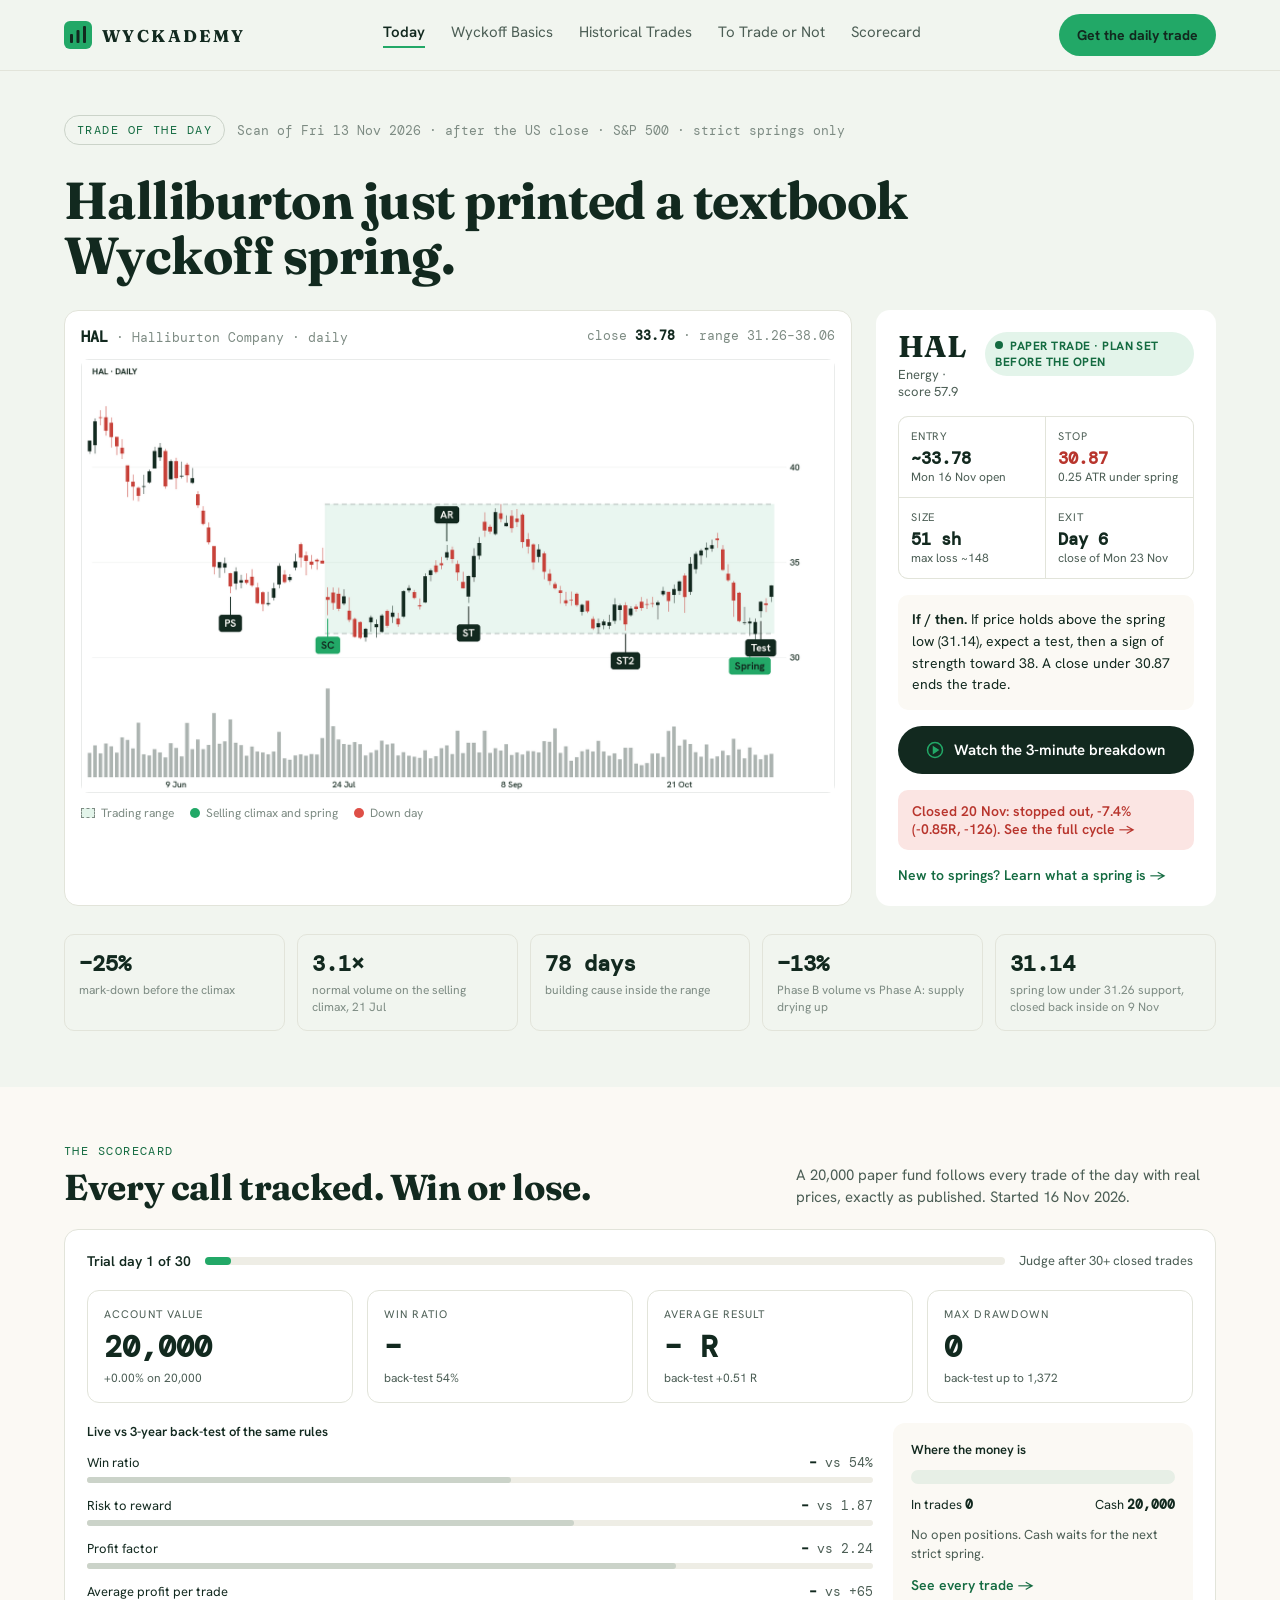
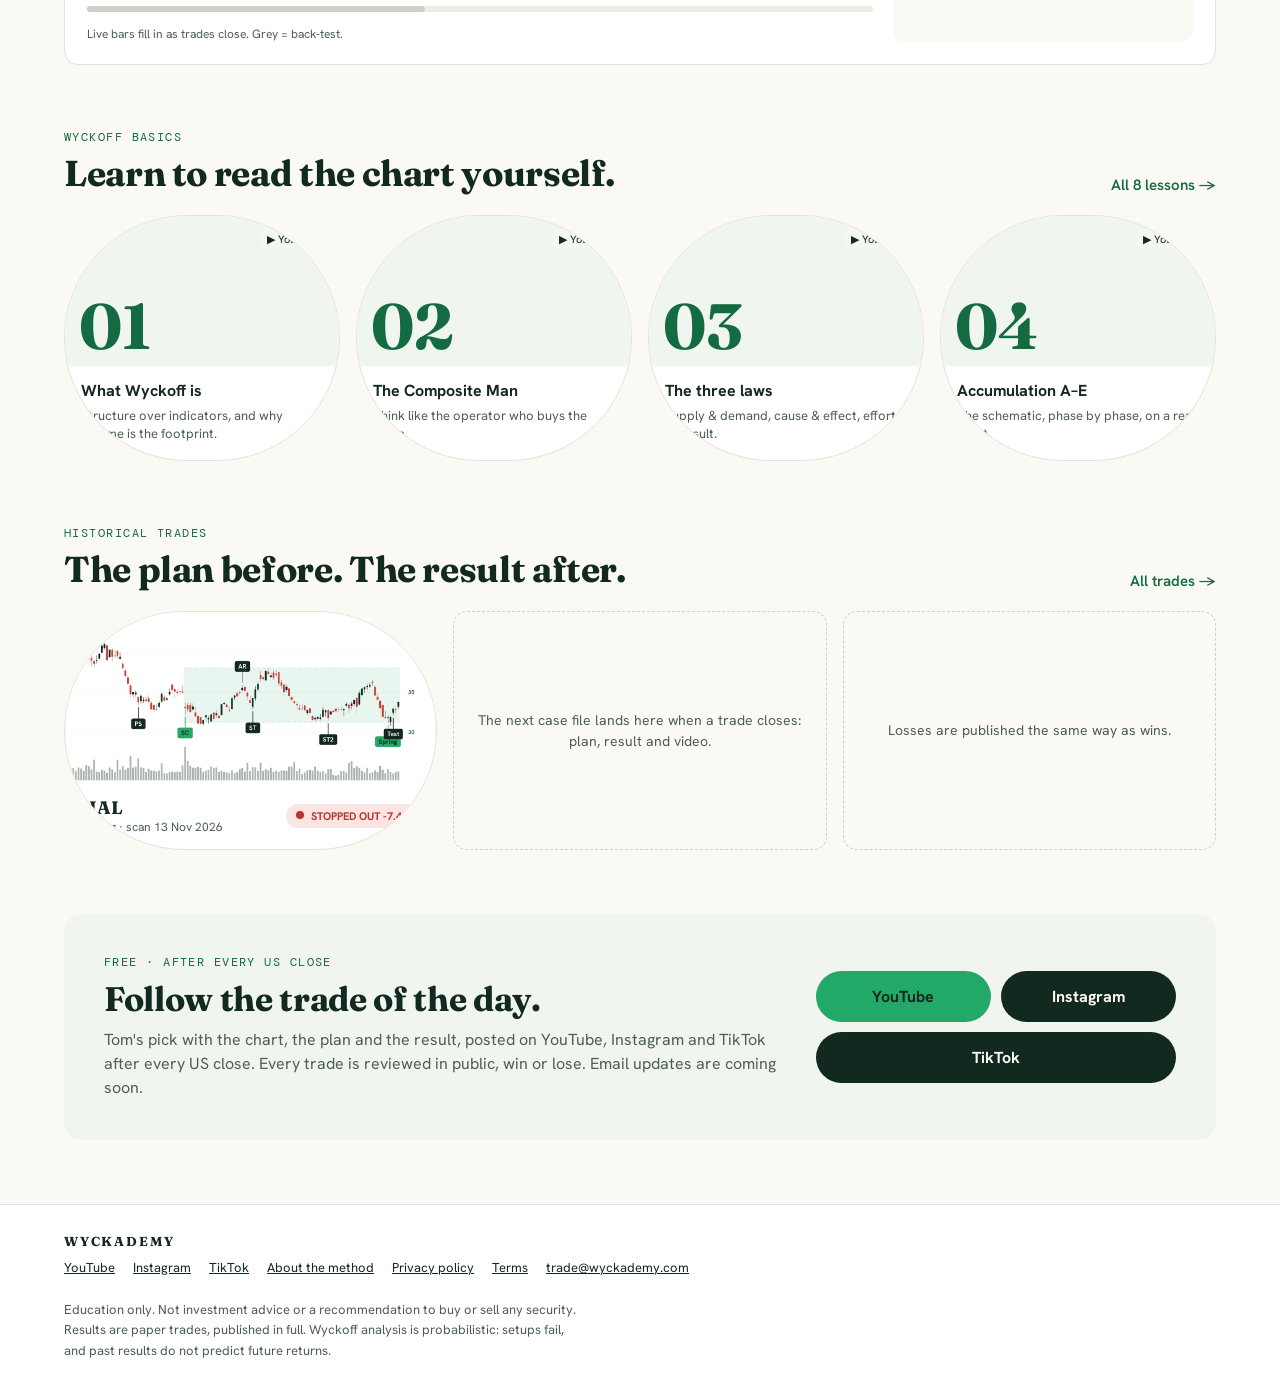
==== commit 2ee67890: "Webby: publish site" ====
--- a/index.html
+++ b/index.html
@@ -21,41 +21,41 @@
 <body>
 <div style="width: 100%; background: #FBF9F4">
 
-<header style="background: #12291F; border-bottom: 1px solid #1E3A2D">
+<header style="background: #F1F5EF; border-bottom: 1px solid #E2E4DA">
 <nav aria-label="Main" style="max-width: 1200px; margin: 0 auto; padding: 14px 24px; display: flex; flex-wrap: wrap; align-items: center; gap: 20px">
-<a href="/" style="display: flex; align-items: center; gap: 10px; text-decoration: none; color: #FFFFFF">
+<a href="/" style="display: flex; align-items: center; gap: 10px; text-decoration: none; color: #12291F">
 <svg width="28" height="28" viewBox="0 0 28 28" aria-hidden="true"><rect width="28" height="28" rx="6" fill="#22A867"></rect><rect x="6" y="13" width="3" height="9" rx="1" fill="#12291F"></rect><rect x="12.5" y="9" width="3" height="13" rx="1" fill="#12291F"></rect><rect x="19" y="5" width="3" height="17" rx="1" fill="#12291F"></rect></svg>
 <span style="font-family: 'Fraunces', sans-serif; font-weight: 700; letter-spacing: .14em; font-size: 17px">WYCKADEMY</span>
 </a>
 <div style="display: flex; flex-wrap: wrap; gap: 26px; flex-grow: 1; justify-content: center; font-size: 15px">
-<a href="/" style="text-decoration: none; color: #FFFFFF; font-weight: 600; border-bottom: 2px solid #22A867; padding-bottom: 4px">Today</a>
-<a href="/basics/" style="text-decoration: none; color: #C9D8CF">Wyckoff Basics</a>
-<a href="/trades/" style="text-decoration: none; color: #C9D8CF">Historical Trades</a>
-<a href="/trade-or-not/" style="text-decoration: none; color: #C9D8CF">To Trade or Not</a>
-<a href="#scorecard" style="text-decoration: none; color: #C9D8CF">Scorecard</a>
-</div>
-<a href="#signup" style="background: #22A867; color: #12291F; text-decoration: none; padding: 12px 18px; border-radius: 8px; font-size: 14px; font-weight: 700">Get the daily trade</a>
+<a href="/" style="text-decoration: none; color: #12291F; font-weight: 600; border-bottom: 2px solid #22A867; padding-bottom: 4px">Today</a>
+<a href="/basics/" style="text-decoration: none; color: #4C5E55">Wyckoff Basics</a>
+<a href="/trades/" style="text-decoration: none; color: #4C5E55">Historical Trades</a>
+<a href="/trade-or-not/" style="text-decoration: none; color: #4C5E55">To Trade or Not</a>
+<a href="#scorecard" style="text-decoration: none; color: #4C5E55">Scorecard</a>
+</div>
+<a href="#signup" style="background: #22A867; color: #12291F; text-decoration: none; padding: 12px 18px; border-radius: 999px; font-size: 14px; font-weight: 700">Get the daily trade</a>
 </nav>
 </header>
 
-<section aria-labelledby="hero" style="background: #12291F; color: #FFFFFF">
+<section aria-labelledby="hero" style="background: #F1F5EF; color: #12291F">
 <div style="max-width: 1200px; margin: 0 auto; padding: 44px 24px 56px; display: flex; flex-direction: column; gap: 28px">
 <div style="display: flex; flex-wrap: wrap; align-items: center; gap: 12px">
-<span style="font-family: 'DM Mono', monospace; font-size: 12px; letter-spacing: .12em; color: #22A867; border: 1px solid #3A5747; border-radius: 20px; padding: 6px 12px">TRADE OF THE DAY</span>
-<span style="font-family: 'DM Mono', monospace; font-size: 13px; color: #9FB5A9">Scan of Fri 13 Nov 2026 · after the US close · S&amp;P 500 · strict springs only</span>
+<span style="font-family: 'DM Mono', monospace; font-size: 12px; letter-spacing: .12em; color: #146B41; border: 1px solid #CBD3C9; border-radius: 20px; padding: 6px 12px">TRADE OF THE DAY</span>
+<span style="font-family: 'DM Mono', monospace; font-size: 13px; color: #7D8B83">Scan of Fri 13 Nov 2026 · after the US close · S&amp;P 500 · strict springs only</span>
 </div>
 <h1 id="hero" style="margin: 0; font-family: 'Fraunces', sans-serif; font-size: 52px; line-height: 1.05; font-weight: 700; max-width: 900px; letter-spacing: -.01em">Halliburton just printed a textbook Wyckoff spring.</h1>
 <div style="display: flex; flex-wrap: wrap; gap: 24px; align-items: stretch">
-<figure style="flex: 999 1 600px; min-width: 0; margin: 0; background: #0C1E16; border: 1px solid #22412F; border-radius: 14px; padding: 16px; display: flex; flex-direction: column; gap: 12px">
+<figure style="flex: 999 1 600px; min-width: 0; margin: 0; background: #FFFFFF; border: 1px solid #E2E4DA; border-radius: 14px; padding: 16px; display: flex; flex-direction: column; gap: 12px">
 <div style="display: flex; flex-wrap: wrap; justify-content: space-between; gap: 8px; font-family: 'DM Mono', monospace; font-size: 13px">
-<span><b style="color: #FFFFFF; font-size: 15px">HAL</b> <span style="color: #9FB5A9">· Halliburton Company · daily</span></span>
-<span style="color: #9FB5A9">close <b style="color: #FFFFFF">33.78</b> · range 31.26–38.06</span>
+<span><b style="color: #12291F; font-size: 15px">HAL</b> <span style="color: #7D8B83">· Halliburton Company · daily</span></span>
+<span style="color: #7D8B83">close <b style="color: #12291F">33.78</b> · range 31.26–38.06</span>
 </div>
 <img src="/assets/hal_chart.png" alt="HAL daily chart: 25% mark-down, selling climax on 21 July, a 78-day trading range between 31.26 and 38.06, and a spring below support on 9 November" style="width: 100%; height: auto; border-radius: 8px; display: block">
-<figcaption style="display: flex; flex-wrap: wrap; gap: 16px; font-size: 12px; color: #9FB5A9">
-<span style="display: flex; align-items: center; gap: 6px"><span style="width: 14px; height: 3px; background: #8FD3AE; display: inline-block"></span>Anchored VWAP from the climax</span>
-<span style="display: flex; align-items: center; gap: 6px"><span style="width: 14px; height: 0; border-top: 2px dashed #F0A830; display: inline-block"></span>Trading range</span>
-<span style="display: flex; align-items: center; gap: 6px"><span style="width: 14px; height: 0; border-top: 2px dotted #DE4F47; display: inline-block"></span>Stop</span>
+<figcaption style="display: flex; flex-wrap: wrap; gap: 16px; font-size: 12px; color: #7D8B83">
+<span style="display: flex; align-items: center; gap: 6px"><span style="width: 14px; height: 10px; background: #E3F4EA; border: 1px dashed #7D8B83; display: inline-block"></span>Trading range</span>
+<span style="display: flex; align-items: center; gap: 6px"><span style="width: 10px; height: 10px; border-radius: 50%; background: #22A867; display: inline-block"></span>Selling climax and spring</span>
+<span style="display: flex; align-items: center; gap: 6px"><span style="width: 10px; height: 10px; border-radius: 50%; background: #DE4F47; display: inline-block"></span>Down day</span>
 </figcaption>
 </figure>
 
@@ -65,7 +65,7 @@
 <div style="font-family: 'Fraunces', sans-serif; font-size: 30px; font-weight: 700; line-height: 1">HAL</div>
 <div style="font-size: 13px; color: #4C5E55; margin-top: 4px">Energy · score 57.9</div>
 </div>
-<span style="background: #E3F4EA; color: #146B41; font-size: 12px; font-weight: 700; padding: 6px 10px; border-radius: 20px; letter-spacing: .04em">PAPER TRADE · PLAN SET BEFORE THE OPEN</span>
+<span style="background: #E3F4EA; color: #146B41; font-size: 12px; font-weight: 700; padding: 6px 10px; border-radius: 999px; letter-spacing: .04em"><span data-lamp style="display: inline-block; width: 8px; height: 8px; border-radius: 50%; background: currentColor; margin-right: 7px; vertical-align: 1px"></span>PAPER TRADE · PLAN SET BEFORE THE OPEN</span>
 </div>
 <div style="display: grid; grid-template-columns: repeat(2, minmax(0, 1fr)); gap: 1px; background: #E2E4DA; border: 1px solid #E2E4DA; border-radius: 10px; overflow: hidden">
 <div style="background: #FFFFFF; padding: 12px"><div style="font-size: 11px; letter-spacing: .08em; color: #4C5E55">ENTRY</div><div style="font-family: 'DM Mono', monospace; font-size: 17px; font-weight: 600; margin-top: 4px">~33.78</div><div style="font-size: 12px; color: #4C5E55">Mon 16 Nov open</div></div>
@@ -74,7 +74,7 @@
 <div style="background: #FFFFFF; padding: 12px"><div style="font-size: 11px; letter-spacing: .08em; color: #4C5E55">EXIT</div><div style="font-family: 'DM Mono', monospace; font-size: 17px; font-weight: 600; margin-top: 4px">Day 6</div><div style="font-size: 12px; color: #4C5E55">close of Mon 23 Nov</div></div>
 </div>
 <div style="font-size: 14px; line-height: 1.55; background: #FBF9F4; border-radius: 10px; padding: 14px"><b>If / then.</b> If price holds above the spring low (31.14), expect a test, then a sign of strength toward 38. A close under 30.87 ends the trade.</div>
-<a href="https://www.youtube.com/watch?v=samb0uFVgYo" rel="noopener" target="_blank" style="display: flex; align-items: center; justify-content: center; gap: 10px; background: #12291F; color: #FFFFFF; text-decoration: none; padding: 14px; border-radius: 10px; font-weight: 600; font-size: 15px">
+<a href="https://www.youtube.com/watch?v=samb0uFVgYo" rel="noopener" target="_blank" style="display: flex; align-items: center; justify-content: center; gap: 10px; background: #12291F; color: #FFFFFF; text-decoration: none; padding: 14px; border-radius: 999px; font-weight: 600; font-size: 15px">
 <svg width="18" height="18" viewBox="0 0 24 24" aria-hidden="true" fill="none" stroke="#22A867" stroke-width="2"><circle cx="12" cy="12" r="10"></circle><path d="M10 8l6 4-6 4z" fill="#22A867"></path></svg>Watch the 3-minute breakdown</a>
 <a data-result href="/trades/hal-2026-11-13/" style="display: block; background: #FBE5E3; color: #B8352D; border-radius: 10px; padding: 12px 14px; font-size: 14px; font-weight: 600; text-decoration: none">Closed 20 Nov: stopped out, -7.4% (-0.85R, -126). See the full cycle →</a>
 <a href="/lesson/" style="font-size: 14px; font-weight: 600; color: #146B41; text-decoration: none">New to springs? Learn what a spring is →</a>
@@ -83,29 +83,29 @@
 
 <div style="display: grid; grid-template-columns: repeat(5, minmax(0, 1fr)); gap: 12px">
 
-<div style="border: 1px solid #22412F; border-radius: 10px; padding: 14px">
-<div style="font-family: 'DM Mono', monospace; font-size: 22px; font-weight: 600; color: #FFFFFF">−25%</div>
-<div style="font-size: 12px; color: #9FB5A9; margin-top: 4px; line-height: 1.4">mark-down before the climax</div>
-</div>
-
-<div style="border: 1px solid #22412F; border-radius: 10px; padding: 14px">
-<div style="font-family: 'DM Mono', monospace; font-size: 22px; font-weight: 600; color: #FFFFFF">3.1×</div>
-<div style="font-size: 12px; color: #9FB5A9; margin-top: 4px; line-height: 1.4">normal volume on the selling climax, 21 Jul</div>
-</div>
-
-<div style="border: 1px solid #22412F; border-radius: 10px; padding: 14px">
-<div style="font-family: 'DM Mono', monospace; font-size: 22px; font-weight: 600; color: #FFFFFF">78 days</div>
-<div style="font-size: 12px; color: #9FB5A9; margin-top: 4px; line-height: 1.4">building cause inside the range</div>
-</div>
-
-<div style="border: 1px solid #22412F; border-radius: 10px; padding: 14px">
-<div style="font-family: 'DM Mono', monospace; font-size: 22px; font-weight: 600; color: #FFFFFF">−13%</div>
-<div style="font-size: 12px; color: #9FB5A9; margin-top: 4px; line-height: 1.4">Phase B volume vs Phase A: supply drying up</div>
-</div>
-
-<div style="border: 1px solid #22412F; border-radius: 10px; padding: 14px">
-<div style="font-family: 'DM Mono', monospace; font-size: 22px; font-weight: 600; color: #FFFFFF">31.14</div>
-<div style="font-size: 12px; color: #9FB5A9; margin-top: 4px; line-height: 1.4">spring low under 31.26 support, closed back inside on 9 Nov</div>
+<div style="border: 1px solid #E2E4DA; border-radius: 10px; padding: 14px">
+<div style="font-family: 'DM Mono', monospace; font-size: 22px; font-weight: 600; color: #12291F">−25%</div>
+<div style="font-size: 12px; color: #7D8B83; margin-top: 4px; line-height: 1.4">mark-down before the climax</div>
+</div>
+
+<div style="border: 1px solid #E2E4DA; border-radius: 10px; padding: 14px">
+<div style="font-family: 'DM Mono', monospace; font-size: 22px; font-weight: 600; color: #12291F">3.1×</div>
+<div style="font-size: 12px; color: #7D8B83; margin-top: 4px; line-height: 1.4">normal volume on the selling climax, 21 Jul</div>
+</div>
+
+<div style="border: 1px solid #E2E4DA; border-radius: 10px; padding: 14px">
+<div style="font-family: 'DM Mono', monospace; font-size: 22px; font-weight: 600; color: #12291F">78 days</div>
+<div style="font-size: 12px; color: #7D8B83; margin-top: 4px; line-height: 1.4">building cause inside the range</div>
+</div>
+
+<div style="border: 1px solid #E2E4DA; border-radius: 10px; padding: 14px">
+<div style="font-family: 'DM Mono', monospace; font-size: 22px; font-weight: 600; color: #12291F">−13%</div>
+<div style="font-size: 12px; color: #7D8B83; margin-top: 4px; line-height: 1.4">Phase B volume vs Phase A: supply drying up</div>
+</div>
+
+<div style="border: 1px solid #E2E4DA; border-radius: 10px; padding: 14px">
+<div style="font-family: 'DM Mono', monospace; font-size: 22px; font-weight: 600; color: #12291F">31.14</div>
+<div style="font-size: 12px; color: #7D8B83; margin-top: 4px; line-height: 1.4">spring low under 31.26 support, closed back inside on 9 Nov</div>
 </div>
 
 </div>
@@ -161,22 +161,22 @@
 
 <div style="display: flex; flex-direction: column; gap: 6px">
 <div style="display: flex; justify-content: space-between; font-size: 13px"><span>Win ratio</span><span style="font-family: 'DM Mono', monospace"><b>–</b> <span style="color: #4C5E55">vs 54%</span></span></div>
-<div style="height: 6px; background: #EEEDE5; border-radius: 3px"><div style="width: 54%; height: 6px; background: #B3C2B9; border-radius: 3px"></div></div>
+<div style="height: 6px; background: #EEEDE5; border-radius: 3px"><div style="width: 54%; height: 6px; background: #CBD3C9; border-radius: 3px"></div></div>
 </div>
 
 <div style="display: flex; flex-direction: column; gap: 6px">
 <div style="display: flex; justify-content: space-between; font-size: 13px"><span>Risk to reward</span><span style="font-family: 'DM Mono', monospace"><b>–</b> <span style="color: #4C5E55">vs 1.87</span></span></div>
-<div style="height: 6px; background: #EEEDE5; border-radius: 3px"><div style="width: 62%; height: 6px; background: #B3C2B9; border-radius: 3px"></div></div>
+<div style="height: 6px; background: #EEEDE5; border-radius: 3px"><div style="width: 62%; height: 6px; background: #CBD3C9; border-radius: 3px"></div></div>
 </div>
 
 <div style="display: flex; flex-direction: column; gap: 6px">
 <div style="display: flex; justify-content: space-between; font-size: 13px"><span>Profit factor</span><span style="font-family: 'DM Mono', monospace"><b>–</b> <span style="color: #4C5E55">vs 2.24</span></span></div>
-<div style="height: 6px; background: #EEEDE5; border-radius: 3px"><div style="width: 75%; height: 6px; background: #B3C2B9; border-radius: 3px"></div></div>
+<div style="height: 6px; background: #EEEDE5; border-radius: 3px"><div style="width: 75%; height: 6px; background: #CBD3C9; border-radius: 3px"></div></div>
 </div>
 
 <div style="display: flex; flex-direction: column; gap: 6px">
 <div style="display: flex; justify-content: space-between; font-size: 13px"><span>Average profit per trade</span><span style="font-family: 'DM Mono', monospace"><b>–</b> <span style="color: #4C5E55">vs +65</span></span></div>
-<div style="height: 6px; background: #EEEDE5; border-radius: 3px"><div style="width: 43%; height: 6px; background: #B3C2B9; border-radius: 3px"></div></div>
+<div style="height: 6px; background: #EEEDE5; border-radius: 3px"><div style="width: 43%; height: 6px; background: #CBD3C9; border-radius: 3px"></div></div>
 </div>
 
 <div style="font-size: 12px; color: #4C5E55">Live bars fill in as trades close. Grey = back-test.</div>
@@ -202,10 +202,10 @@
 </div>
 <div style="display: grid; grid-template-columns: repeat(4, minmax(0, 1fr)); gap: 16px">
 
-<a href="/lesson/" style="text-decoration: none; color: #12291F; background: #FFFFFF; border: 1px solid #E2E4DA; border-radius: 14px; overflow: hidden; display: flex; flex-direction: column">
-<div style="height: 150px; background: #12291F; position: relative; display: flex; align-items: flex-end; padding: 14px; box-sizing: border-box">
-<span style="font-family: 'Fraunces', sans-serif; font-size: 64px; font-weight: 700; color: #22A867; line-height: .8">01</span>
-<span style="position: absolute; top: 12px; right: 12px; background: rgba(255,255,255,.12); color: #FFFFFF; font-size: 11px; padding: 4px 8px; border-radius: 12px">▶ YouTube</span>
+<a href="/lesson/" style="text-decoration: none; color: #12291F; background: #FFFFFF; border: 1px solid #E2E4DA; border-radius: 999px; overflow: hidden; display: flex; flex-direction: column">
+<div style="height: 150px; background: #F1F5EF; position: relative; display: flex; align-items: flex-end; padding: 14px; box-sizing: border-box">
+<span style="font-family: 'Fraunces', sans-serif; font-size: 64px; font-weight: 700; color: #146B41; line-height: .8">01</span>
+<span style="position: absolute; top: 12px; right: 12px; background: rgba(255,255,255,.12); color: #12291F; font-size: 11px; padding: 4px 8px; border-radius: 12px">▶ YouTube</span>
 </div>
 <div style="padding: 14px 16px 16px; display: flex; flex-direction: column; gap: 6px">
 <b style="font-size: 16px">What Wyckoff is</b>
@@ -213,10 +213,10 @@
 </div>
 </a>
 
-<a href="/lesson/" style="text-decoration: none; color: #12291F; background: #FFFFFF; border: 1px solid #E2E4DA; border-radius: 14px; overflow: hidden; display: flex; flex-direction: column">
-<div style="height: 150px; background: #12291F; position: relative; display: flex; align-items: flex-end; padding: 14px; box-sizing: border-box">
-<span style="font-family: 'Fraunces', sans-serif; font-size: 64px; font-weight: 700; color: #22A867; line-height: .8">02</span>
-<span style="position: absolute; top: 12px; right: 12px; background: rgba(255,255,255,.12); color: #FFFFFF; font-size: 11px; padding: 4px 8px; border-radius: 12px">▶ YouTube</span>
+<a href="/lesson/" style="text-decoration: none; color: #12291F; background: #FFFFFF; border: 1px solid #E2E4DA; border-radius: 999px; overflow: hidden; display: flex; flex-direction: column">
+<div style="height: 150px; background: #F1F5EF; position: relative; display: flex; align-items: flex-end; padding: 14px; box-sizing: border-box">
+<span style="font-family: 'Fraunces', sans-serif; font-size: 64px; font-weight: 700; color: #146B41; line-height: .8">02</span>
+<span style="position: absolute; top: 12px; right: 12px; background: rgba(255,255,255,.12); color: #12291F; font-size: 11px; padding: 4px 8px; border-radius: 12px">▶ YouTube</span>
 </div>
 <div style="padding: 14px 16px 16px; display: flex; flex-direction: column; gap: 6px">
 <b style="font-size: 16px">The Composite Man</b>
@@ -224,10 +224,10 @@
 </div>
 </a>
 
-<a href="/lesson/" style="text-decoration: none; color: #12291F; background: #FFFFFF; border: 1px solid #E2E4DA; border-radius: 14px; overflow: hidden; display: flex; flex-direction: column">
-<div style="height: 150px; background: #12291F; position: relative; display: flex; align-items: flex-end; padding: 14px; box-sizing: border-box">
-<span style="font-family: 'Fraunces', sans-serif; font-size: 64px; font-weight: 700; color: #22A867; line-height: .8">03</span>
-<span style="position: absolute; top: 12px; right: 12px; background: rgba(255,255,255,.12); color: #FFFFFF; font-size: 11px; padding: 4px 8px; border-radius: 12px">▶ YouTube</span>
+<a href="/lesson/" style="text-decoration: none; color: #12291F; background: #FFFFFF; border: 1px solid #E2E4DA; border-radius: 999px; overflow: hidden; display: flex; flex-direction: column">
+<div style="height: 150px; background: #F1F5EF; position: relative; display: flex; align-items: flex-end; padding: 14px; box-sizing: border-box">
+<span style="font-family: 'Fraunces', sans-serif; font-size: 64px; font-weight: 700; color: #146B41; line-height: .8">03</span>
+<span style="position: absolute; top: 12px; right: 12px; background: rgba(255,255,255,.12); color: #12291F; font-size: 11px; padding: 4px 8px; border-radius: 12px">▶ YouTube</span>
 </div>
 <div style="padding: 14px 16px 16px; display: flex; flex-direction: column; gap: 6px">
 <b style="font-size: 16px">The three laws</b>
@@ -235,10 +235,10 @@
 </div>
 </a>
 
-<a href="/lesson/" style="text-decoration: none; color: #12291F; background: #FFFFFF; border: 1px solid #E2E4DA; border-radius: 14px; overflow: hidden; display: flex; flex-direction: column">
-<div style="height: 150px; background: #12291F; position: relative; display: flex; align-items: flex-end; padding: 14px; box-sizing: border-box">
-<span style="font-family: 'Fraunces', sans-serif; font-size: 64px; font-weight: 700; color: #22A867; line-height: .8">04</span>
-<span style="position: absolute; top: 12px; right: 12px; background: rgba(255,255,255,.12); color: #FFFFFF; font-size: 11px; padding: 4px 8px; border-radius: 12px">▶ YouTube</span>
+<a href="/lesson/" style="text-decoration: none; color: #12291F; background: #FFFFFF; border: 1px solid #E2E4DA; border-radius: 999px; overflow: hidden; display: flex; flex-direction: column">
+<div style="height: 150px; background: #F1F5EF; position: relative; display: flex; align-items: flex-end; padding: 14px; box-sizing: border-box">
+<span style="font-family: 'Fraunces', sans-serif; font-size: 64px; font-weight: 700; color: #146B41; line-height: .8">04</span>
+<span style="position: absolute; top: 12px; right: 12px; background: rgba(255,255,255,.12); color: #12291F; font-size: 11px; padding: 4px 8px; border-radius: 12px">▶ YouTube</span>
 </div>
 <div style="padding: 14px 16px 16px; display: flex; flex-direction: column; gap: 6px">
 <b style="font-size: 16px">Accumulation A–E</b>
@@ -258,11 +258,11 @@
 <a href="/trades/" style="font-size: 15px; font-weight: 600; color: #146B41; text-decoration: none">All trades →</a>
 </div>
 <div style="display: grid; grid-template-columns: repeat(3, minmax(0, 1fr)); gap: 16px">
-<a href="/trades/hal-2026-11-13/" style="text-decoration: none; color: #12291F; background: #FFFFFF; border: 1px solid #E2E4DA; border-radius: 14px; overflow: hidden">
+<a href="/trades/hal-2026-11-13/" style="text-decoration: none; color: #12291F; background: #FFFFFF; border: 1px solid #E2E4DA; border-radius: 999px; overflow: hidden">
 <img src="/assets/hal_thumb.png" alt="HAL chart thumbnail" style="width: 100%; height: 170px; object-fit: cover; display: block">
 <div style="padding: 14px 16px; display: flex; justify-content: space-between; align-items: center">
 <div><b style="font-family: 'Fraunces', sans-serif; font-size: 18px">HAL</b><div style="font-size: 12px; color: #4C5E55">Spring · scan 13 Nov 2026</div></div>
-<span style="background: #FBE5E3; color: #B8352D; font-size: 11px; font-weight: 700; padding: 5px 10px; border-radius: 14px">STOPPED OUT -7.4%</span>
+<span style="background: #FBE5E3; color: #B8352D; font-size: 11px; font-weight: 700; padding: 5px 10px; border-radius: 999px"><span data-lamp style="display: inline-block; width: 8px; height: 8px; border-radius: 50%; background: currentColor; margin-right: 7px; vertical-align: 1px"></span>STOPPED OUT -7.4%</span>
 </div>
 </a>
 <div style="border: 1.5px dashed #CBD3C9; border-radius: 14px; display: flex; align-items: center; justify-content: center; padding: 24px; text-align: center; color: #4C5E55; font-size: 14px; line-height: 1.5; min-height: 230px">The next case file lands here when a trade closes: plan, result and video.</div>
@@ -270,13 +270,13 @@
 </div>
 </section>
 
-<section id="signup" aria-labelledby="su" style="background: #12291F; color: #FFFFFF; border-radius: 18px; padding: 40px; display: flex; flex-wrap: wrap; gap: 28px; align-items: center">
+<section id="signup" aria-labelledby="su" style="background: #F1F5EF; color: #12291F; border-radius: 18px; padding: 40px; display: flex; flex-wrap: wrap; gap: 28px; align-items: center">
 <div style="flex: 999 1 440px">
-<div style="font-family: 'DM Mono', monospace; font-size: 12px; letter-spacing: .12em; color: #22A867">FREE · AFTER EVERY US CLOSE</div>
+<div style="font-family: 'DM Mono', monospace; font-size: 12px; letter-spacing: .12em; color: #146B41">FREE · AFTER EVERY US CLOSE</div>
 <h2 id="su" style="margin: 8px 0 8px; font-family: 'Fraunces', sans-serif; font-size: 34px; letter-spacing: -.01em">Follow the trade of the day.</h2>
-<p style="margin: 0; color: #C9D8CF; font-size: 16px; line-height: 1.5">Tom's pick with the chart, the plan and the result, posted on YouTube, Instagram and TikTok after every US close. Every trade is reviewed in public, win or lose. Email updates are coming soon.</p>
-</div>
-<div style="flex: 1 1 360px; display: flex; flex-wrap: wrap; gap: 10px"><a href="https://www.youtube.com/channel/UC4YRM41OV3Z-UfDPH4TxxvA" rel="noopener" target="_blank" style="flex: 1 1 150px; text-align: center; background: #22A867; color: #12291F; border-radius: 10px; padding: 15px 18px; font-weight: 700; font-size: 16px; text-decoration: none">YouTube</a><a href="https://www.instagram.com/wyckademyhq/" rel="noopener" target="_blank" style="flex: 1 1 150px; text-align: center; background: #1B3A2C; color: #FFFFFF; border-radius: 10px; padding: 15px 18px; font-weight: 700; font-size: 16px; text-decoration: none">Instagram</a><a href="https://www.tiktok.com/@wyckademyhq" rel="noopener" target="_blank" style="flex: 1 1 150px; text-align: center; background: #1B3A2C; color: #FFFFFF; border-radius: 10px; padding: 15px 18px; font-weight: 700; font-size: 16px; text-decoration: none">TikTok</a></div>
+<p style="margin: 0; color: #4C5E55; font-size: 16px; line-height: 1.5">Tom's pick with the chart, the plan and the result, posted on YouTube, Instagram and TikTok after every US close. Every trade is reviewed in public, win or lose. Email updates are coming soon.</p>
+</div>
+<div style="flex: 1 1 360px; display: flex; flex-wrap: wrap; gap: 10px"><a href="https://www.youtube.com/channel/UC4YRM41OV3Z-UfDPH4TxxvA" rel="noopener" target="_blank" style="flex: 1 1 150px; text-align: center; background: #22A867; color: #12291F; border-radius: 999px; padding: 15px 18px; font-weight: 700; font-size: 16px; text-decoration: none">YouTube</a><a href="https://www.instagram.com/wyckademyhq/" rel="noopener" target="_blank" style="flex: 1 1 150px; text-align: center; background: #12291F; color: #FBF9F4; border-radius: 999px; padding: 15px 18px; font-weight: 700; font-size: 16px; text-decoration: none">Instagram</a><a href="https://www.tiktok.com/@wyckademyhq" rel="noopener" target="_blank" style="flex: 1 1 150px; text-align: center; background: #12291F; color: #FBF9F4; border-radius: 999px; padding: 15px 18px; font-weight: 700; font-size: 16px; text-decoration: none">TikTok</a></div>
 </section>
 </main>
 
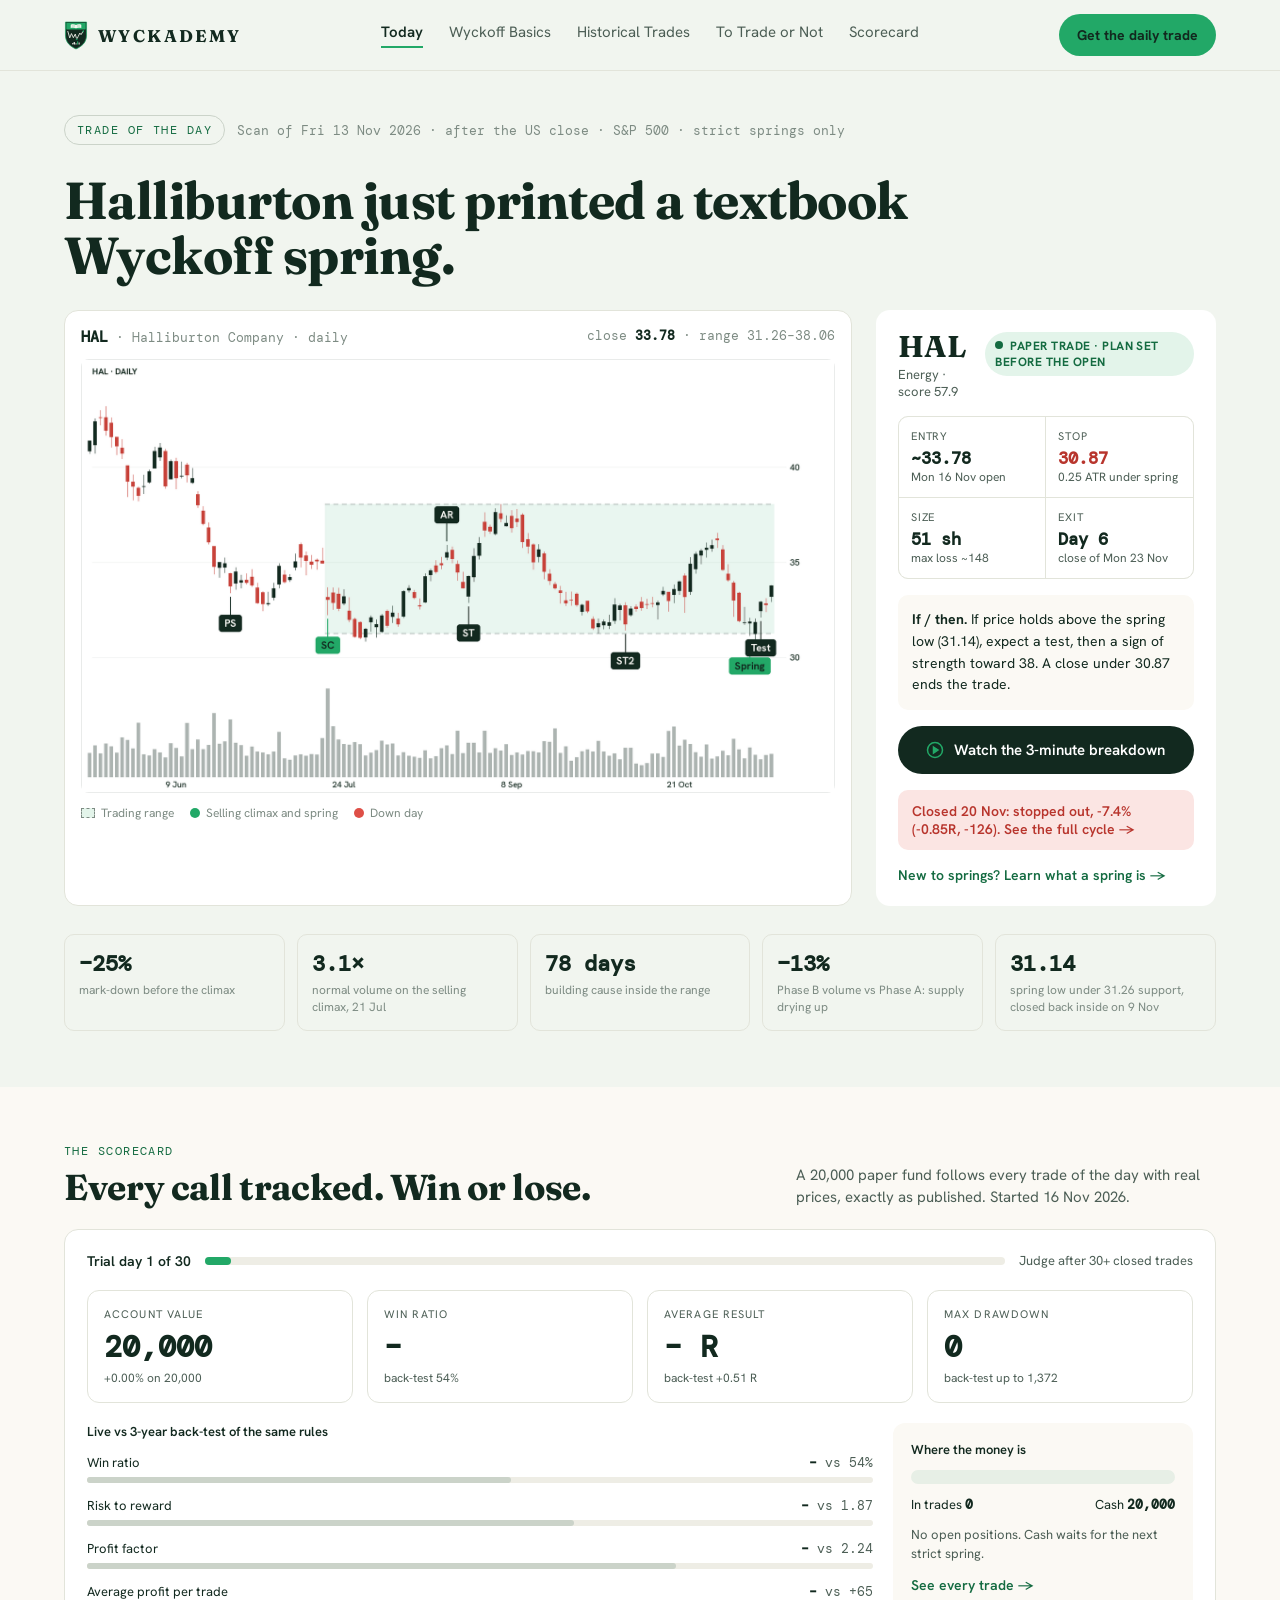
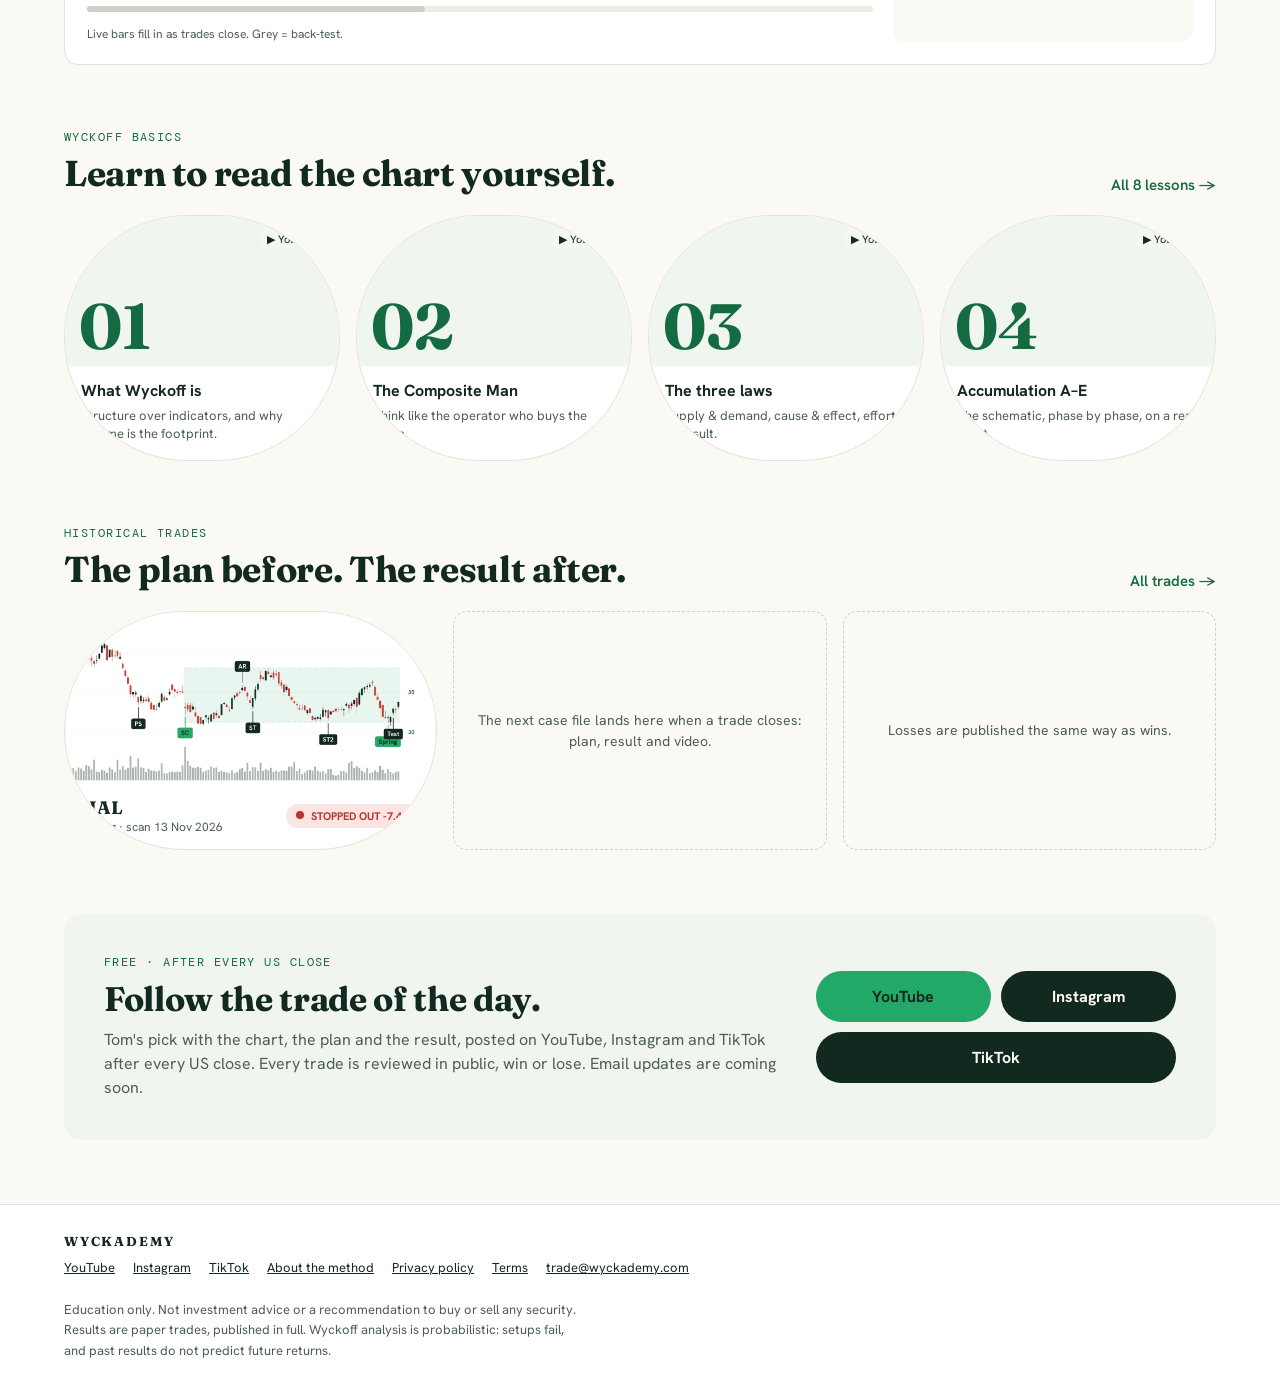
==== commit 069430cb: "Webby: publish site" ====
--- a/index.html
+++ b/index.html
@@ -7,8 +7,11 @@
 <meta name="description" content="Wyckademy teaches the Wyckoff method on real US stocks: a daily scan, the chart, the plan written before the trade, and an honest scorecard. Education only, not investment advice.">
 <meta property="og:title" content="Wyckademy: read smart money with the Wyckoff method">
 <meta property="og:description" content="Wyckademy teaches the Wyckoff method on real US stocks: a daily scan, the chart, the plan written before the trade, and an honest scorecard. Education only, not investment advice.">
-<meta property="og:image" content="https://wyckademy.com/assets/hal_thumb.png">
+<meta property="og:image" content="https://wyckademy.com/assets/og_card.png">
 <link rel="icon" href="/assets/favicon.svg" type="image/svg+xml">
+<link rel="apple-touch-icon" sizes="180x180" href="/assets/apple-touch-icon.png">
+<meta name="twitter:card" content="summary_large_image">
+<meta name="twitter:image" content="https://wyckademy.com/assets/og_card.png">
 <link rel="preconnect" href="https://fonts.googleapis.com">
 <link href="https://fonts.googleapis.com/css2?family=Fraunces:opsz,wght@9..144,500..700&amp;family=Hanken+Grotesk:wght@400;500;600;700&amp;family=DM+Mono:wght@400;500&amp;display=swap" rel="stylesheet">
 <style>
@@ -24,7 +27,7 @@
 <header style="background: #F1F5EF; border-bottom: 1px solid #E2E4DA">
 <nav aria-label="Main" style="max-width: 1200px; margin: 0 auto; padding: 14px 24px; display: flex; flex-wrap: wrap; align-items: center; gap: 20px">
 <a href="/" style="display: flex; align-items: center; gap: 10px; text-decoration: none; color: #12291F">
-<svg width="28" height="28" viewBox="0 0 28 28" aria-hidden="true"><rect width="28" height="28" rx="6" fill="#22A867"></rect><rect x="6" y="13" width="3" height="9" rx="1" fill="#12291F"></rect><rect x="12.5" y="9" width="3" height="13" rx="1" fill="#12291F"></rect><rect x="19" y="5" width="3" height="17" rx="1" fill="#12291F"></rect></svg>
+<svg width="24" height="29" style="display: block" viewBox="0 0 200 240" aria-hidden="true"><path d="M12 8 H188 V118 C188 178 146 213 100 232 C54 213 12 178 12 118 Z" fill="#12291F" stroke="#22A867" stroke-width="6" stroke-linejoin="round"/><rect x="19" y="15" width="162" height="54" rx="3" fill="#22A867"/><path d="M100 32 C88 25 70 25 56 30 V58 C70 53 88 53 100 60 Z" fill="#FBF9F4"/><path d="M100 32 C112 25 130 25 144 30 V58 C130 53 112 53 100 60 Z" fill="#FBF9F4"/><path d="M64 37 C74 34 84 34 93 37 M107 37 C116 34 126 34 136 37" stroke="#22A867" stroke-width="1.6" fill="none"/><path d="M64 44 C74 41 84 41 93 44 M107 44 C116 41 126 41 136 44" stroke="#22A867" stroke-width="1.6" fill="none"/><path d="M64 51 C74 48 84 48 93 51 M107 51 C116 48 126 48 136 51" stroke="#22A867" stroke-width="1.6" fill="none"/><path d="M19 118 V75 H181 V118 C181 174 142 206 100 224 C58 206 19 174 19 118 Z" fill="none" stroke="#3A5747" stroke-width="1.3"/><line x1="30" y1="104" x2="172" y2="104" stroke="#3A5747" stroke-width="1.4" stroke-dasharray="3 3"/><line x1="30" y1="140" x2="172" y2="140" stroke="#3A5747" stroke-width="1.4" stroke-dasharray="3 3"/><polyline points="32,86 48,140 62,104 78,138 94,108 106,152 118,128 132,100 142,113 157,88" fill="none" stroke="#FBF9F4" stroke-width="7" stroke-linejoin="round" stroke-linecap="round"/><polygon points="165,74 148,84 165,94" fill="#22A867"/><circle cx="106" cy="152" r="8" fill="#22A867" stroke="#12291F" stroke-width="3"/><rect x="70" y="182" width="8" height="12" rx="2" fill="#FBF9F4"/><rect x="83" y="174" width="8" height="20" rx="2" fill="#FBF9F4"/><rect x="96" y="184" width="8" height="10" rx="2" fill="#FBF9F4"/><rect x="109" y="168" width="8" height="26" rx="2" fill="#22A867"/><rect x="122" y="178" width="8" height="16" rx="2" fill="#FBF9F4"/></svg>
 <span style="font-family: 'Fraunces', sans-serif; font-weight: 700; letter-spacing: .14em; font-size: 17px">WYCKADEMY</span>
 </a>
 <div style="display: flex; flex-wrap: wrap; gap: 26px; flex-grow: 1; justify-content: center; font-size: 15px">
